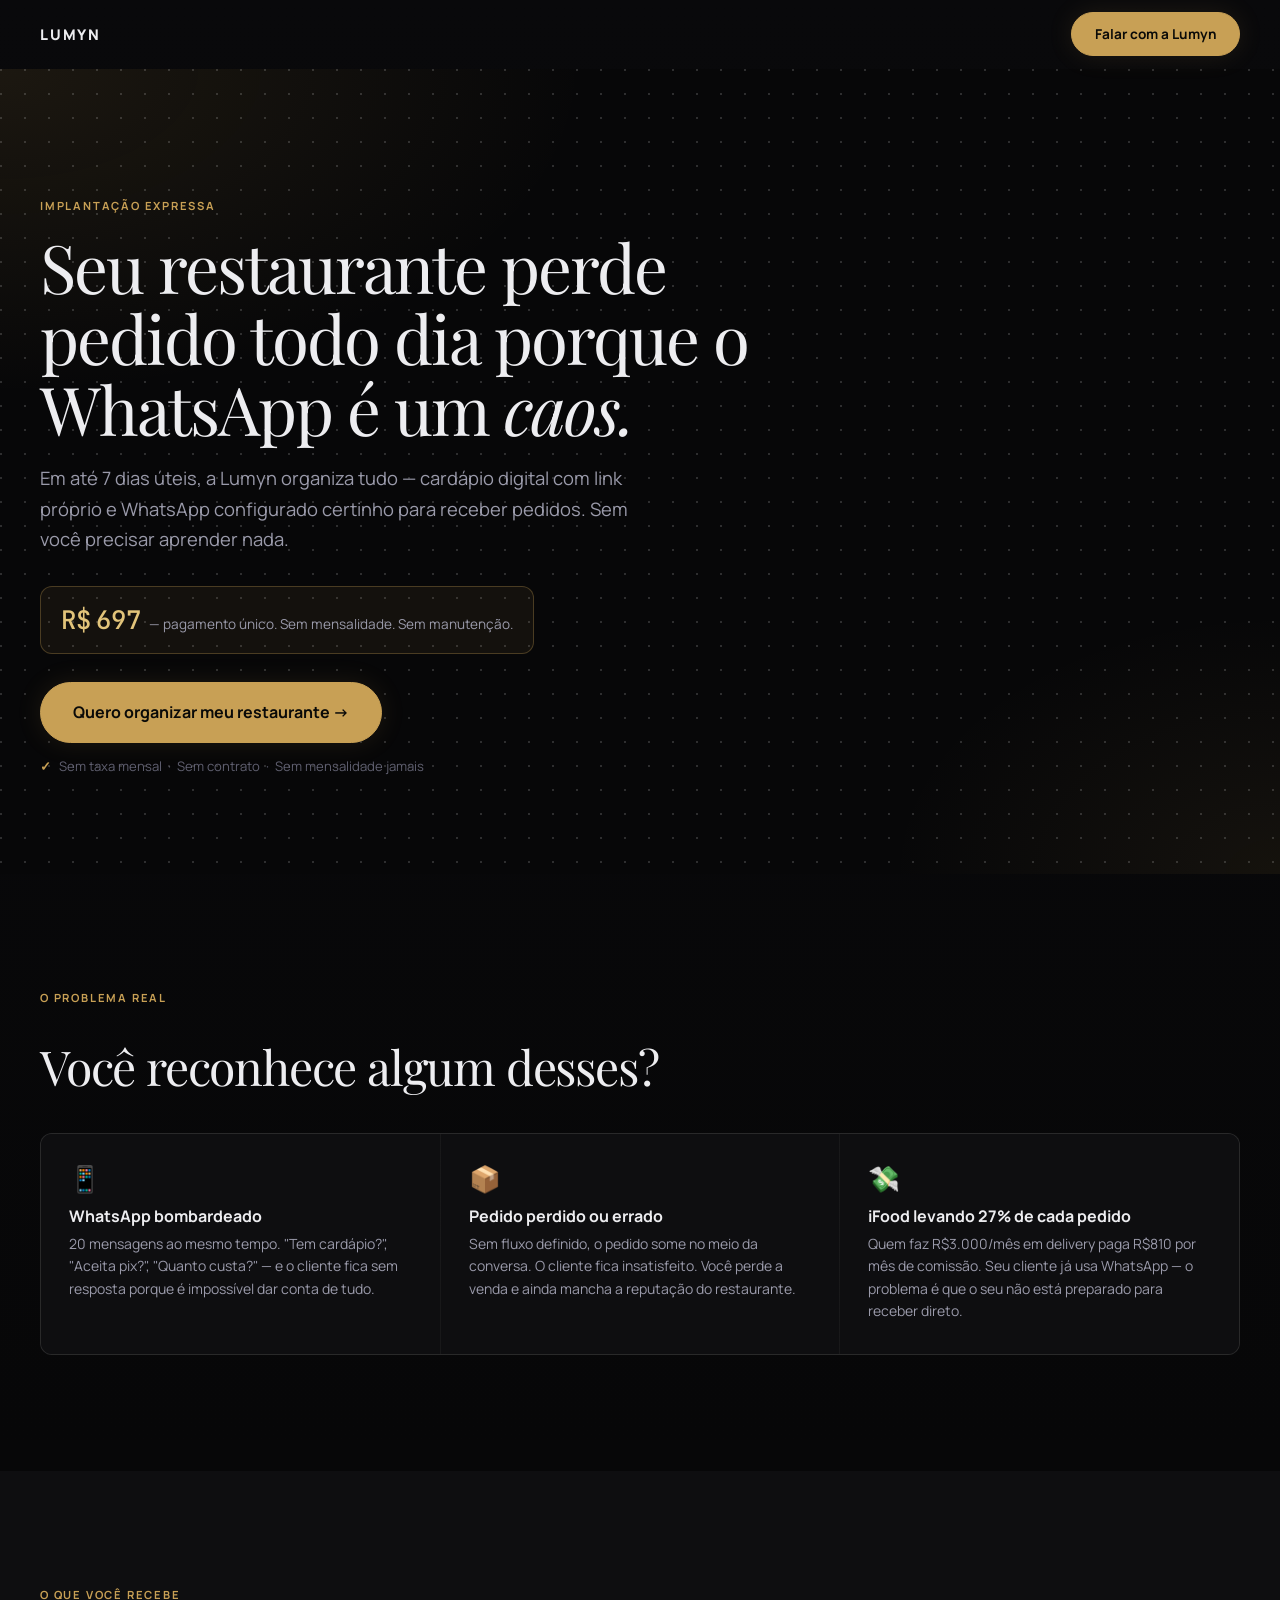
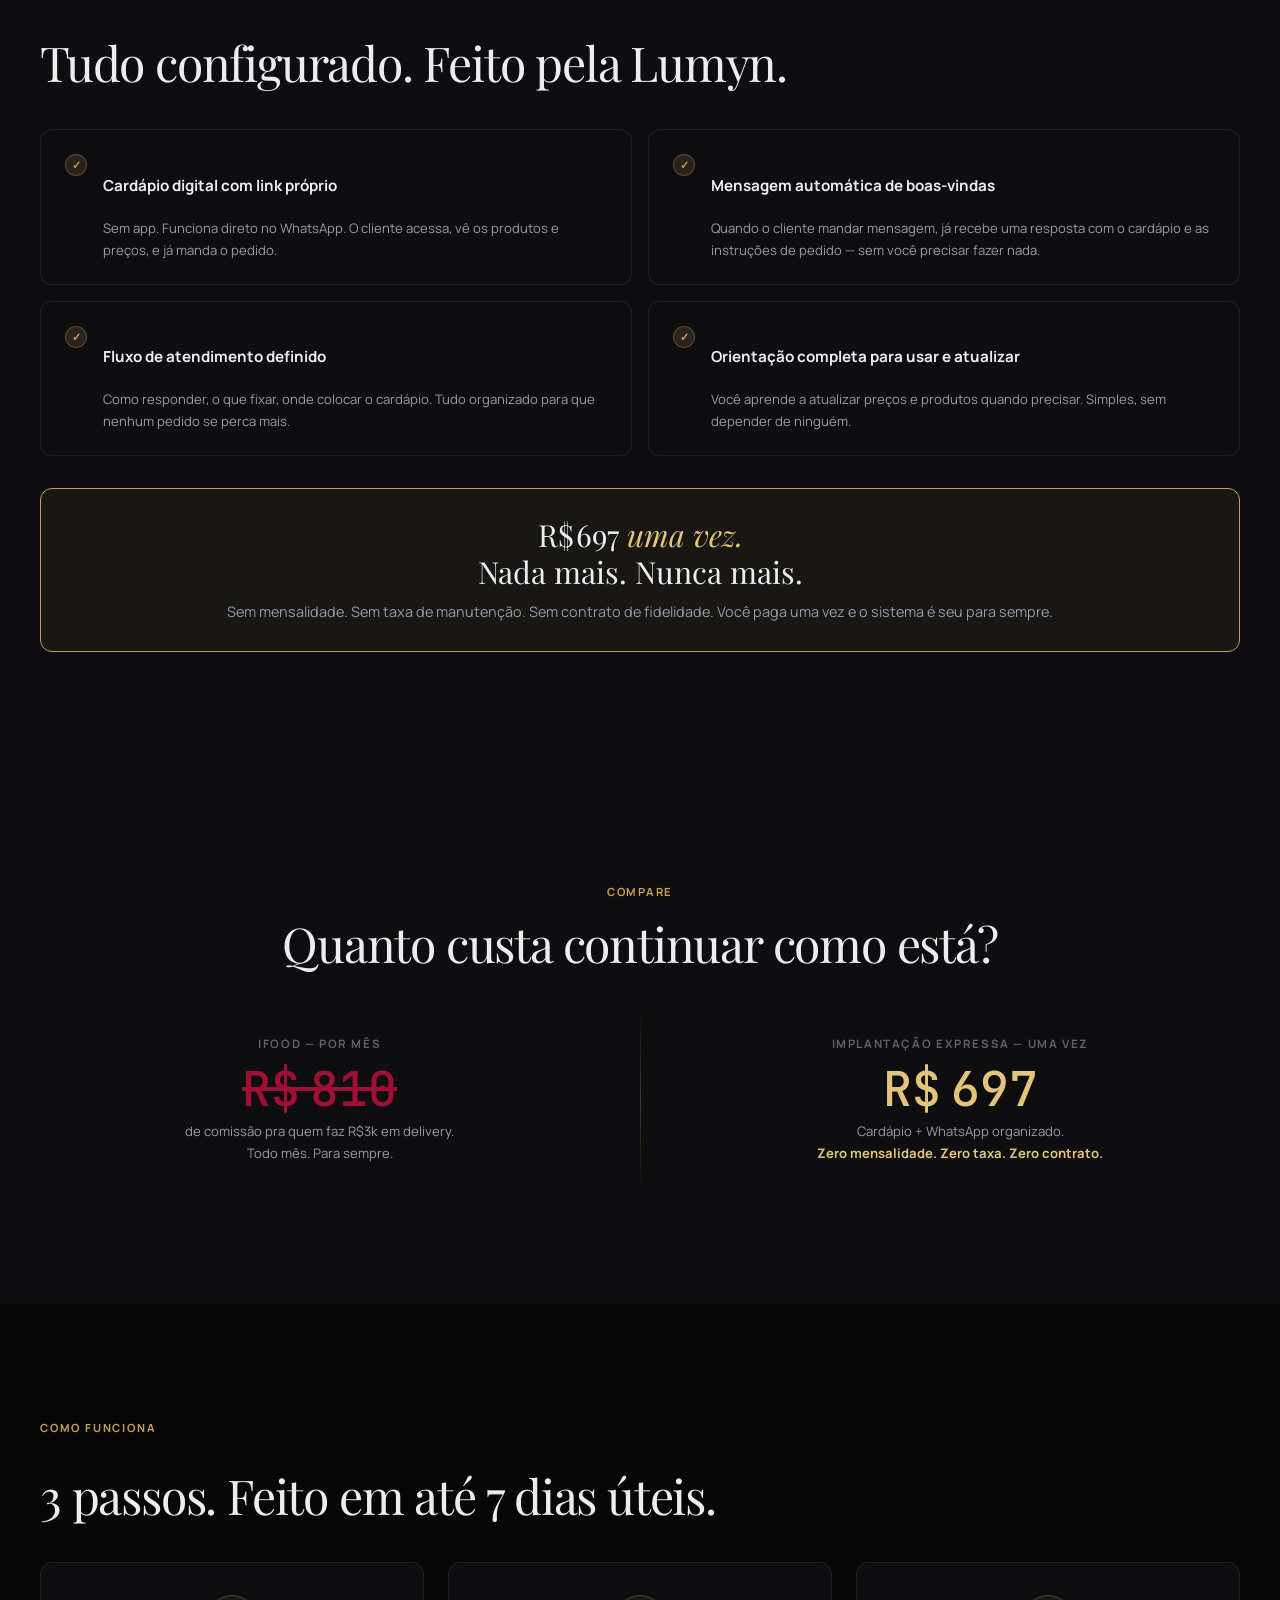
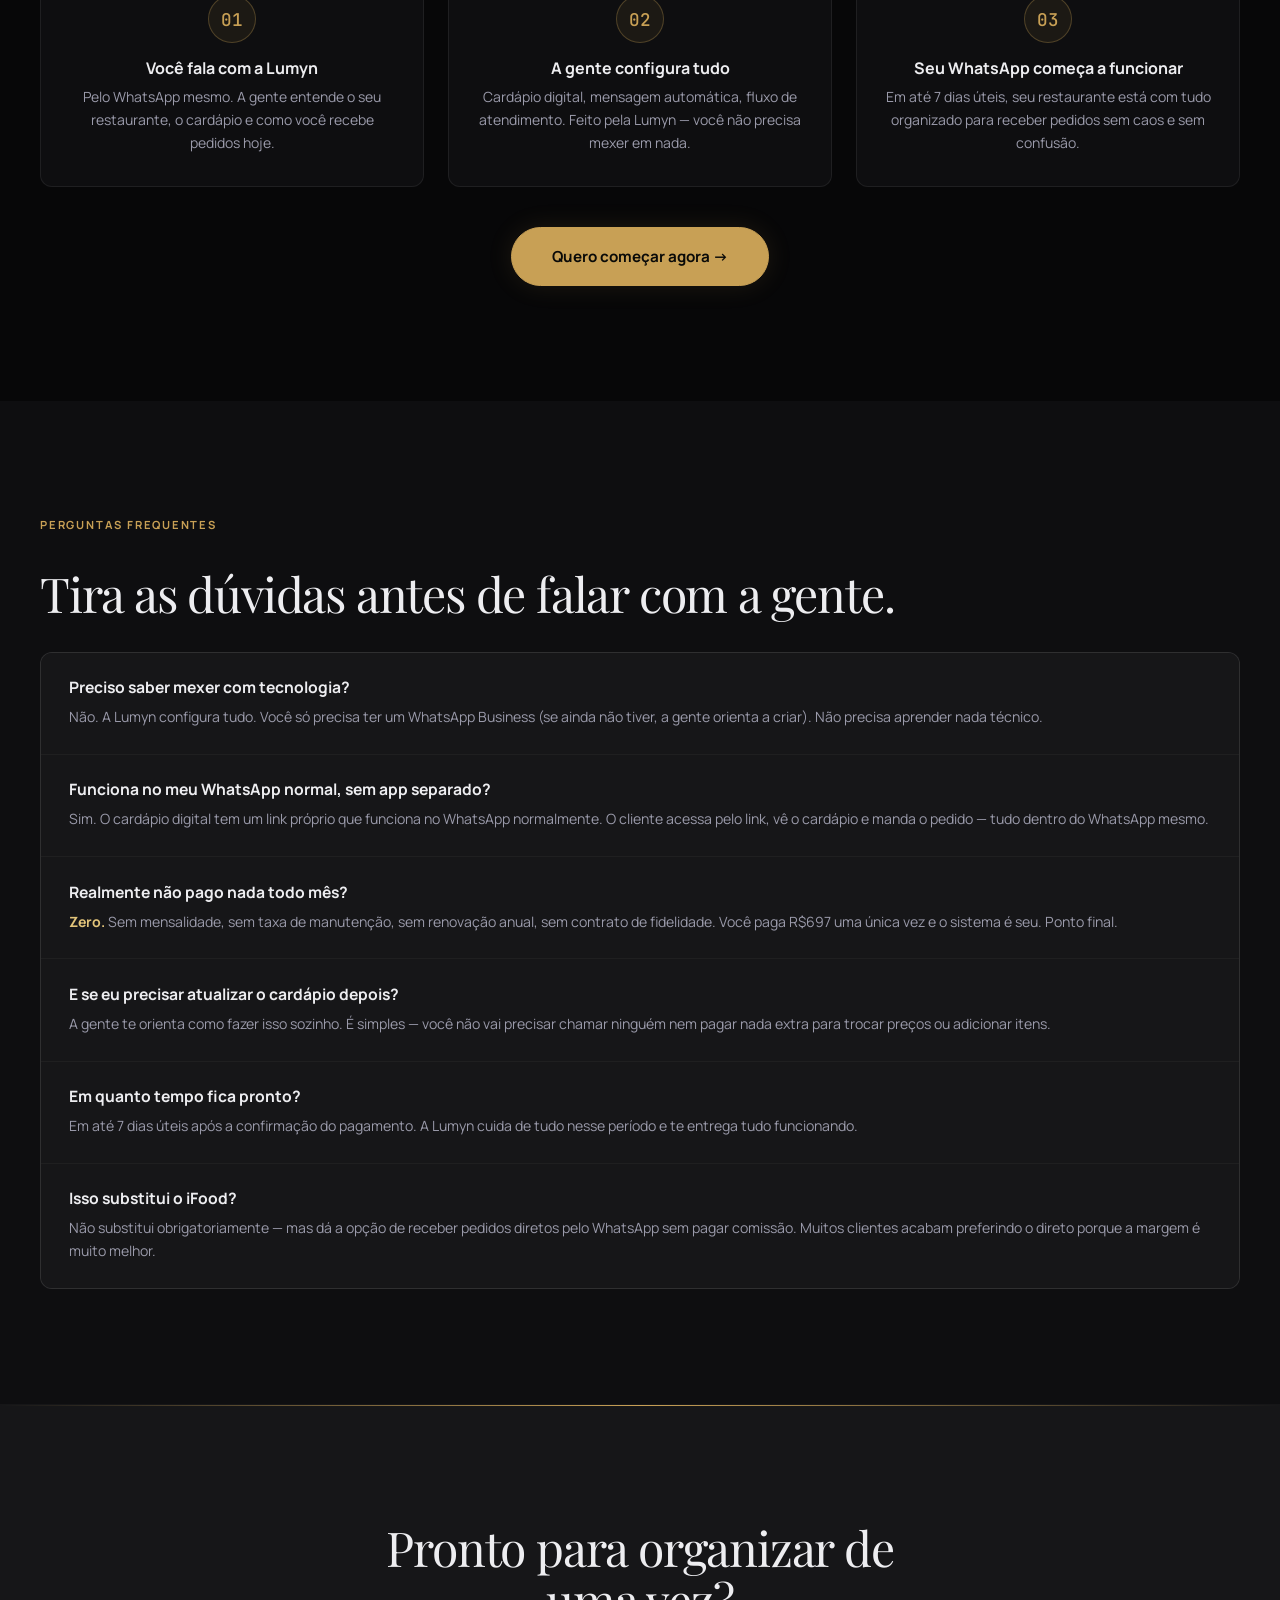
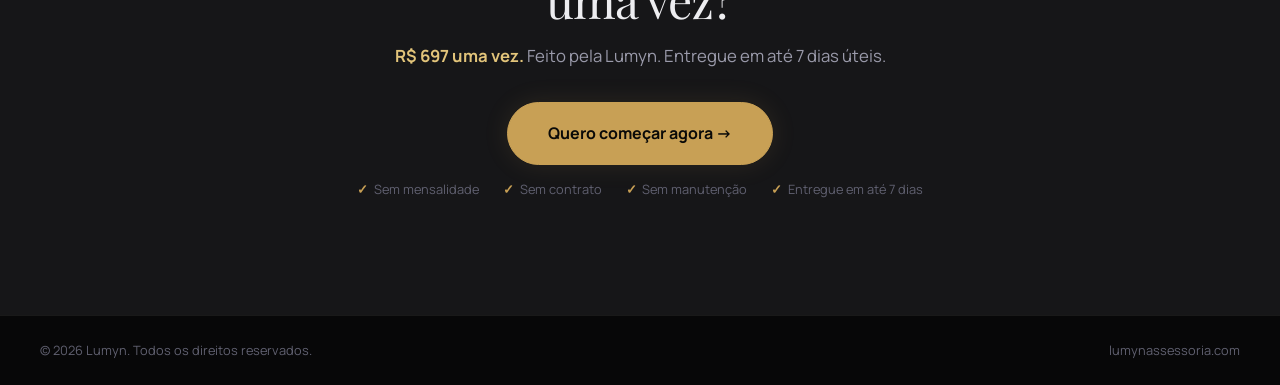
==== implantacao/index.html @ 5758c6d2 "add landing page implantacao — oferta R$697 cardapio + whatsapp Rota: /implantacao Landing de conver" ====
<!DOCTYPE html>
<html lang="pt-BR">
<head>
  <meta charset="UTF-8">
  <meta name="viewport" content="width=device-width, initial-scale=1.0">
  <title>Cardápio Digital + WhatsApp Organizado — Lumyn</title>
  <meta name="description" content="Cardápio digital com link próprio e WhatsApp organizado para receber pedidos. Implantado em até 7 dias. R$697 uma vez, sem mensalidade.">
  <meta name="robots" content="noindex,nofollow">
  <meta name="theme-color" content="#070708">

  <meta property="og:type" content="website">
  <meta property="og:title" content="Cardápio Digital + WhatsApp Organizado — Lumyn">
  <meta property="og:description" content="R$697 uma vez. Sem mensalidade. Implantado em até 7 dias úteis.">
  <meta property="og:locale" content="pt_BR">

  <link rel="icon" type="image/svg+xml" href="/assets/favicon.svg">
  <link rel="preconnect" href="https://fonts.googleapis.com">
  <link rel="preconnect" href="https://fonts.gstatic.com" crossorigin>
  <link href="https://fonts.googleapis.com/css2?family=Manrope:wght@400;500;600;700;800&family=Playfair+Display:ital,wght@0,400;0,500;1,400;1,500&family=JetBrains+Mono:wght@400;500&display=swap" rel="stylesheet">
  <link rel="stylesheet" href="../styles.css">

  <style>
    /* ── Landing-specific overrides ── */

    .lp-header {
      position: sticky;
      top: 0;
      z-index: 50;
      border-bottom: 1px solid transparent;
      transition: backdrop-filter 0.3s ease, background-color 0.3s ease, border-color 0.3s ease;
    }

    .lp-header.scrolled {
      backdrop-filter: blur(16px);
      background: rgba(7, 7, 8, 0.9);
      border-color: var(--border-subtle);
    }

    .lp-header-inner {
      min-height: 68px;
      display: flex;
      align-items: center;
      justify-content: space-between;
      gap: 1rem;
    }

    /* ── Hero ── */

    .lp-hero {
      position: relative;
      padding: clamp(5rem, 10vw, 8rem) 0 clamp(4rem, 8vw, 6rem);
      background:
        radial-gradient(ellipse 900px 500px at 0% 0%, rgba(200, 160, 85, 0.11), transparent 65%),
        radial-gradient(ellipse 600px 400px at 100% 100%, rgba(200, 160, 85, 0.07), transparent 65%),
        #070708;
      isolation: isolate;
    }

    .lp-hero::before {
      content: "";
      position: absolute;
      inset: 0;
      pointer-events: none;
      background-image: url("data:image/svg+xml,%3Csvg xmlns='http://www.w3.org/2000/svg' width='24' height='24' viewBox='0 0 24 24'%3E%3Ccircle cx='1' cy='1' r='1' fill='rgba(255,255,255,0.6)'/%3E%3C/svg%3E");
      background-size: 24px 24px;
      opacity: 0.35;
      z-index: -1;
    }

    .lp-hero-inner {
      max-width: 760px;
    }

    .lp-hero h1 {
      margin-top: 0.75rem;
      font-size: clamp(2.4rem, 6vw, 4.2rem);
    }

    .lp-hero-sub {
      margin-top: 1.25rem;
      font-size: clamp(1rem, 2.2vw, 1.15rem);
      color: var(--text-secondary);
      max-width: 55ch;
    }

    .lp-price-badge {
      display: inline-flex;
      align-items: baseline;
      gap: 0.5rem;
      margin-top: 2rem;
      padding: 0.75rem 1.25rem;
      border: 1px solid var(--border-gold);
      border-radius: var(--radius-card);
      background: rgba(200, 160, 85, 0.07);
    }

    .lp-price-badge strong {
      font-family: "JetBrains Mono", monospace;
      font-size: 1.6rem;
      color: var(--gold-bright);
      font-weight: 500;
    }

    .lp-price-badge span {
      font-size: 0.85rem;
      color: var(--text-secondary);
    }

    .lp-hero-cta {
      margin-top: 1.75rem;
      display: flex;
      flex-direction: column;
      align-items: flex-start;
      gap: 0.85rem;
    }

    .lp-hero-cta .btn {
      padding: 1rem 2rem;
      font-size: 1rem;
    }

    .lp-zero-fee {
      display: flex;
      align-items: center;
      gap: 0.5rem;
      font-size: 0.82rem;
      color: var(--text-muted);
    }

    .lp-zero-fee::before {
      content: "✓";
      color: var(--gold);
      font-weight: 700;
    }

    /* ── Dores ── */

    .lp-pain-grid {
      margin-top: 2.5rem;
      display: grid;
      grid-template-columns: repeat(3, minmax(0, 1fr));
      gap: 1px;
      background: var(--border-subtle);
      border: 1px solid var(--border-subtle);
      border-radius: var(--radius-card);
      overflow: hidden;
    }

    .lp-pain-item {
      background: var(--bg-surface);
      padding: 2rem 1.75rem;
      transition: background-color 0.25s ease;
    }

    .lp-pain-item:hover {
      background: var(--bg-elevated);
    }

    .lp-pain-icon {
      font-size: 1.6rem;
      line-height: 1;
      margin-bottom: 1rem;
    }

    .lp-pain-item h3 {
      font-size: 1rem;
      font-weight: 700;
      color: var(--text-primary);
    }

    .lp-pain-item p {
      margin-top: 0.4rem;
      font-size: 0.875rem;
      color: var(--text-secondary);
      line-height: 1.6;
    }

    /* ── O que você recebe ── */

    .lp-deliverables {
      margin-top: 2.5rem;
      display: grid;
      grid-template-columns: 1fr 1fr;
      gap: 1rem;
    }

    .lp-deliverable-item {
      display: flex;
      gap: 1rem;
      align-items: flex-start;
      padding: 1.4rem 1.5rem;
      border: 1px solid var(--border-subtle);
      border-radius: var(--radius-card);
      background: var(--bg-surface);
      transition: border-color 0.25s ease;
    }

    .lp-deliverable-item:hover {
      border-color: var(--border-gold);
    }

    .lp-deliverable-check {
      flex-shrink: 0;
      width: 22px;
      height: 22px;
      border-radius: 50%;
      background: rgba(200, 160, 85, 0.15);
      border: 1px solid var(--border-gold);
      display: flex;
      align-items: center;
      justify-content: center;
      font-size: 0.7rem;
      color: var(--gold);
      font-weight: 700;
      margin-top: 2px;
    }

    .lp-deliverable-text h4 {
      font-size: 0.95rem;
      font-weight: 700;
      color: var(--text-primary);
    }

    .lp-deliverable-text p {
      margin-top: 0.25rem;
      font-size: 0.82rem;
      color: var(--text-secondary);
    }

    /* ── Destaque zero mensalidade ── */

    .lp-zero-monthly {
      margin-top: 2rem;
      padding: 1.75rem 2rem;
      border: 1px solid var(--gold);
      border-radius: var(--radius-card);
      background: rgba(200, 160, 85, 0.06);
      text-align: center;
    }

    .lp-zero-monthly h3 {
      font-family: "Playfair Display", serif;
      font-weight: 400;
      font-size: clamp(1.4rem, 3vw, 1.9rem);
      color: var(--text-primary);
    }

    .lp-zero-monthly h3 em {
      font-style: italic;
      color: var(--gold-bright);
    }

    .lp-zero-monthly p {
      margin-top: 0.6rem;
      font-size: 0.9rem;
      color: var(--text-secondary);
    }

    /* ── Âncora de preço ── */

    .lp-anchor-section {
      background: var(--bg-surface);
    }

    .lp-anchor-grid {
      margin-top: 2.5rem;
      display: grid;
      grid-template-columns: 1fr 1px 1fr;
      gap: 2.5rem;
      align-items: center;
    }

    .lp-anchor-divider {
      width: 1px;
      height: 100%;
      background: linear-gradient(180deg, transparent, var(--border-gold), transparent);
    }

    .lp-anchor-side {
      text-align: center;
      padding: 1.5rem;
    }

    .lp-anchor-label {
      font-size: 0.72rem;
      font-weight: 700;
      letter-spacing: 0.14em;
      text-transform: uppercase;
      color: var(--text-muted);
      margin-bottom: 0.75rem;
    }

    .lp-anchor-value {
      font-family: "JetBrains Mono", monospace;
      font-size: clamp(2rem, 5vw, 3rem);
      font-weight: 500;
      line-height: 1;
    }

    .lp-anchor-value.bad {
      color: #d14;
      text-decoration: line-through;
      opacity: 0.7;
    }

    .lp-anchor-value.good {
      color: var(--gold-bright);
    }

    .lp-anchor-sub {
      margin-top: 0.5rem;
      font-size: 0.82rem;
      color: var(--text-secondary);
    }

    /* ── Como funciona ── */

    .lp-steps {
      margin-top: 2.5rem;
      display: grid;
      grid-template-columns: repeat(3, minmax(0, 1fr));
      gap: 1.5rem;
      position: relative;
    }

    .lp-step {
      position: relative;
      text-align: center;
      padding: 2rem 1.5rem;
      border: 1px solid var(--border-subtle);
      border-radius: var(--radius-card);
      background: var(--bg-surface);
    }

    .lp-step-number {
      display: inline-flex;
      align-items: center;
      justify-content: center;
      width: 48px;
      height: 48px;
      border-radius: 50%;
      border: 1px solid var(--border-gold);
      background: rgba(200, 160, 85, 0.08);
      font-family: "JetBrains Mono", monospace;
      font-size: 1.1rem;
      color: var(--gold);
      font-weight: 500;
      margin-bottom: 1rem;
    }

    .lp-step h3 {
      font-size: 1rem;
      font-weight: 700;
    }

    .lp-step p {
      margin-top: 0.4rem;
      font-size: 0.875rem;
      color: var(--text-secondary);
    }

    /* ── FAQ ── */

    .lp-faq-section {
      background: var(--bg-surface);
    }

    .lp-faq-list {
      margin-top: 2rem;
      display: grid;
      gap: 1px;
      background: var(--border-subtle);
      border: 1px solid var(--border-subtle);
      border-radius: var(--radius-card);
      overflow: hidden;
    }

    .lp-faq-item {
      background: var(--bg-elevated);
      padding: 1.6rem 1.75rem;
    }

    .lp-faq-item h3 {
      font-size: 0.98rem;
      font-weight: 700;
      color: var(--text-primary);
    }

    .lp-faq-item p {
      margin-top: 0.5rem;
      font-size: 0.88rem;
      color: var(--text-secondary);
      line-height: 1.65;
    }

    .lp-faq-item p strong {
      color: var(--gold-bright);
    }

    /* ── CTA Final ── */

    .lp-cta-final {
      text-align: center;
      padding: clamp(5rem, 9vw, 8rem) 0;
      background: var(--bg-elevated);
      border-top: 1px solid transparent;
      position: relative;
    }

    .lp-cta-final::before {
      content: "";
      position: absolute;
      top: 0;
      left: 0;
      right: 0;
      height: 1px;
      background: linear-gradient(90deg, transparent, var(--gold), transparent);
    }

    .lp-cta-final h2 {
      max-width: 18ch;
      margin-inline: auto;
    }

    .lp-cta-final .lp-cta-sub {
      margin-top: 1rem;
      font-size: 1.05rem;
      color: var(--text-secondary);
    }

    .lp-cta-final .lp-cta-sub strong {
      color: var(--gold-bright);
    }

    .lp-cta-actions {
      margin-top: 2rem;
      display: flex;
      flex-direction: column;
      align-items: center;
      gap: 0.85rem;
    }

    .lp-cta-actions .btn {
      padding: 1.1rem 2.5rem;
      font-size: 1rem;
    }

    .lp-cta-guarantee {
      display: flex;
      align-items: center;
      justify-content: center;
      gap: 1.5rem;
      flex-wrap: wrap;
    }

    .lp-guarantee-item {
      display: flex;
      align-items: center;
      gap: 0.35rem;
      font-size: 0.8rem;
      color: var(--text-muted);
    }

    .lp-guarantee-item::before {
      content: "✓";
      color: var(--gold);
      font-weight: 700;
    }

    /* ── Footer mínimo ── */

    .lp-footer {
      border-top: 1px solid var(--border-subtle);
      padding: 1.5rem 0;
      background: var(--bg-canvas);
    }

    .lp-footer-inner {
      display: flex;
      align-items: center;
      justify-content: space-between;
      gap: 1rem;
    }

    .lp-footer p {
      font-size: 0.8rem;
      color: var(--text-muted);
    }

    .lp-footer a {
      font-size: 0.8rem;
      color: var(--text-muted);
      text-decoration: none;
      transition: color 0.2s ease;
    }

    .lp-footer a:hover {
      color: var(--text-secondary);
    }

    /* ── Responsivo ── */

    @media (max-width: 860px) {
      .lp-pain-grid {
        grid-template-columns: 1fr;
      }

      .lp-deliverables {
        grid-template-columns: 1fr;
      }

      .lp-anchor-grid {
        grid-template-columns: 1fr;
        gap: 1rem;
      }

      .lp-anchor-divider {
        display: none;
      }

      .lp-steps {
        grid-template-columns: 1fr;
      }

      .lp-cta-guarantee {
        flex-direction: column;
        gap: 0.5rem;
      }

      .lp-footer-inner {
        flex-direction: column;
        text-align: center;
      }
    }

    @media (max-width: 620px) {
      .lp-hero-cta .btn {
        width: 100%;
        justify-content: center;
      }

      .lp-zero-monthly {
        padding: 1.5rem 1.25rem;
      }

      .lp-cta-actions .btn {
        width: 100%;
      }
    }
  </style>
</head>
<body>

  <!-- Header mínimo -->
  <header class="lp-header" id="lp-header">
    <div class="container lp-header-inner">
      <a class="brand" href="https://lumynassessoria.com" aria-label="Lumyn">LUMYN</a>
      <a
        class="btn btn-primary btn-header"
        data-whatsapp="Olá, Lumyn! Vi o anúncio da Implantação Expressa e quero organizar o WhatsApp e o cardápio do meu restaurante."
        data-track="click_whatsapp"
        data-track-location="header_lp">
        Falar com a Lumyn
      </a>
    </div>
  </header>

  <main>

    <!-- Hero -->
    <section class="lp-hero">
      <div class="container">
        <div class="lp-hero-inner">
          <p class="eyebrow">IMPLANTAÇÃO EXPRESSA</p>
          <h1>Seu restaurante perde pedido todo dia porque o WhatsApp é um <span>caos.</span></h1>
          <p class="lp-hero-sub">
            Em até 7 dias úteis, a Lumyn organiza tudo — cardápio digital com link próprio e WhatsApp configurado certinho para receber pedidos. Sem você precisar aprender nada.
          </p>

          <div class="lp-price-badge">
            <strong>R$&thinsp;697</strong>
            <span>— pagamento único. Sem mensalidade. Sem manutenção.</span>
          </div>

          <div class="lp-hero-cta">
            <a
              class="btn btn-primary"
              data-whatsapp="Olá, Lumyn! Vi o anúncio da Implantação Expressa e quero organizar o WhatsApp e o cardápio do meu restaurante."
              data-track="click_whatsapp"
              data-track-location="hero_lp">
              Quero organizar meu restaurante →
            </a>
            <p class="lp-zero-fee">Sem taxa mensal &nbsp;·&nbsp; Sem contrato &nbsp;·&nbsp; Sem mensalidade jamais</p>
          </div>
        </div>
      </div>
    </section>

    <!-- Dores -->
    <section class="section" id="problema">
      <div class="container">
        <div class="section-head">
          <p class="eyebrow">O PROBLEMA REAL</p>
          <h2>Você reconhece algum desses?</h2>
        </div>

        <div class="lp-pain-grid">
          <article class="lp-pain-item card">
            <div class="lp-pain-icon">📱</div>
            <h3>WhatsApp bombardeado</h3>
            <p>20 mensagens ao mesmo tempo. "Tem cardápio?", "Aceita pix?", "Quanto custa?" — e o cliente fica sem resposta porque é impossível dar conta de tudo.</p>
          </article>

          <article class="lp-pain-item card">
            <div class="lp-pain-icon">📦</div>
            <h3>Pedido perdido ou errado</h3>
            <p>Sem fluxo definido, o pedido some no meio da conversa. O cliente fica insatisfeito. Você perde a venda e ainda mancha a reputação do restaurante.</p>
          </article>

          <article class="lp-pain-item card">
            <div class="lp-pain-icon">💸</div>
            <h3>iFood levando 27% de cada pedido</h3>
            <p>Quem faz R$3.000/mês em delivery paga R$810 por mês de comissão. Seu cliente já usa WhatsApp — o problema é que o seu não está preparado para receber direto.</p>
          </article>
        </div>
      </div>
    </section>

    <!-- O que você recebe -->
    <section class="section" style="background: var(--bg-surface);" id="entrega">
      <div class="container">
        <div class="section-head">
          <p class="eyebrow">O QUE VOCÊ RECEBE</p>
          <h2>Tudo configurado. Feito pela Lumyn.</h2>
        </div>

        <div class="lp-deliverables">
          <article class="lp-deliverable-item card">
            <div class="lp-deliverable-check">✓</div>
            <div class="lp-deliverable-text">
              <h4>Cardápio digital com link próprio</h4>
              <p>Sem app. Funciona direto no WhatsApp. O cliente acessa, vê os produtos e preços, e já manda o pedido.</p>
            </div>
          </article>

          <article class="lp-deliverable-item card">
            <div class="lp-deliverable-check">✓</div>
            <div class="lp-deliverable-text">
              <h4>Mensagem automática de boas-vindas</h4>
              <p>Quando o cliente mandar mensagem, já recebe uma resposta com o cardápio e as instruções de pedido — sem você precisar fazer nada.</p>
            </div>
          </article>

          <article class="lp-deliverable-item card">
            <div class="lp-deliverable-check">✓</div>
            <div class="lp-deliverable-text">
              <h4>Fluxo de atendimento definido</h4>
              <p>Como responder, o que fixar, onde colocar o cardápio. Tudo organizado para que nenhum pedido se perca mais.</p>
            </div>
          </article>

          <article class="lp-deliverable-item card">
            <div class="lp-deliverable-check">✓</div>
            <div class="lp-deliverable-text">
              <h4>Orientação completa para usar e atualizar</h4>
              <p>Você aprende a atualizar preços e produtos quando precisar. Simples, sem depender de ninguém.</p>
            </div>
          </article>
        </div>

        <div class="lp-zero-monthly">
          <h3>R$&thinsp;697 <em>uma vez.</em><br>Nada mais. Nunca mais.</h3>
          <p>Sem mensalidade. Sem taxa de manutenção. Sem contrato de fidelidade. Você paga uma vez e o sistema é seu para sempre.</p>
        </div>
      </div>
    </section>

    <!-- Âncora de preço -->
    <section class="section lp-anchor-section" id="preco">
      <div class="container">
        <div class="section-head" style="text-align: center; display: block;">
          <p class="eyebrow" style="text-align: center;">COMPARE</p>
          <h2>Quanto custa continuar como está?</h2>
        </div>

        <div class="lp-anchor-grid">
          <div class="lp-anchor-side card">
            <p class="lp-anchor-label">iFood — por mês</p>
            <p class="lp-anchor-value bad">R$&thinsp;810</p>
            <p class="lp-anchor-sub">de comissão pra quem faz R$3k em delivery.<br>Todo mês. Para sempre.</p>
          </div>

          <div class="lp-anchor-divider"></div>

          <div class="lp-anchor-side card">
            <p class="lp-anchor-label">Implantação Expressa — uma vez</p>
            <p class="lp-anchor-value good">R$&thinsp;697</p>
            <p class="lp-anchor-sub">Cardápio + WhatsApp organizado.<br><strong style="color: var(--gold-bright);">Zero mensalidade. Zero taxa. Zero contrato.</strong></p>
          </div>
        </div>
      </div>
    </section>

    <!-- Como funciona -->
    <section class="section" id="como-funciona">
      <div class="container">
        <div class="section-head">
          <p class="eyebrow">COMO FUNCIONA</p>
          <h2>3 passos. Feito em até 7 dias úteis.</h2>
        </div>

        <div class="lp-steps">
          <article class="lp-step card">
            <div class="lp-step-number">01</div>
            <h3>Você fala com a Lumyn</h3>
            <p>Pelo WhatsApp mesmo. A gente entende o seu restaurante, o cardápio e como você recebe pedidos hoje.</p>
          </article>

          <article class="lp-step card">
            <div class="lp-step-number">02</div>
            <h3>A gente configura tudo</h3>
            <p>Cardápio digital, mensagem automática, fluxo de atendimento. Feito pela Lumyn — você não precisa mexer em nada.</p>
          </article>

          <article class="lp-step card">
            <div class="lp-step-number">03</div>
            <h3>Seu WhatsApp começa a funcionar</h3>
            <p>Em até 7 dias úteis, seu restaurante está com tudo organizado para receber pedidos sem caos e sem confusão.</p>
          </article>
        </div>

        <div style="margin-top: 2.5rem; text-align: center;">
          <a
            class="btn btn-primary btn-large"
            data-whatsapp="Olá, Lumyn! Vi o anúncio da Implantação Expressa e quero organizar o WhatsApp e o cardápio do meu restaurante."
            data-track="click_whatsapp"
            data-track-location="steps_lp">
            Quero começar agora →
          </a>
        </div>
      </div>
    </section>

    <!-- FAQ -->
    <section class="section lp-faq-section" id="faq">
      <div class="container">
        <div class="section-head">
          <p class="eyebrow">PERGUNTAS FREQUENTES</p>
          <h2>Tira as dúvidas antes de falar com a gente.</h2>
        </div>

        <div class="lp-faq-list">
          <article class="lp-faq-item">
            <h3>Preciso saber mexer com tecnologia?</h3>
            <p>Não. A Lumyn configura tudo. Você só precisa ter um WhatsApp Business (se ainda não tiver, a gente orienta a criar). Não precisa aprender nada técnico.</p>
          </article>

          <article class="lp-faq-item">
            <h3>Funciona no meu WhatsApp normal, sem app separado?</h3>
            <p>Sim. O cardápio digital tem um link próprio que funciona no WhatsApp normalmente. O cliente acessa pelo link, vê o cardápio e manda o pedido — tudo dentro do WhatsApp mesmo.</p>
          </article>

          <article class="lp-faq-item">
            <h3>Realmente não pago nada todo mês?</h3>
            <p><strong>Zero.</strong> Sem mensalidade, sem taxa de manutenção, sem renovação anual, sem contrato de fidelidade. Você paga R$697 uma única vez e o sistema é seu. Ponto final.</p>
          </article>

          <article class="lp-faq-item">
            <h3>E se eu precisar atualizar o cardápio depois?</h3>
            <p>A gente te orienta como fazer isso sozinho. É simples — você não vai precisar chamar ninguém nem pagar nada extra para trocar preços ou adicionar itens.</p>
          </article>

          <article class="lp-faq-item">
            <h3>Em quanto tempo fica pronto?</h3>
            <p>Em até 7 dias úteis após a confirmação do pagamento. A Lumyn cuida de tudo nesse período e te entrega tudo funcionando.</p>
          </article>

          <article class="lp-faq-item">
            <h3>Isso substitui o iFood?</h3>
            <p>Não substitui obrigatoriamente — mas dá a opção de receber pedidos diretos pelo WhatsApp sem pagar comissão. Muitos clientes acabam preferindo o direto porque a margem é muito melhor.</p>
          </article>
        </div>
      </div>
    </section>

    <!-- CTA Final -->
    <section class="lp-cta-final" id="contato">
      <div class="container">
        <h2>Pronto para organizar de uma vez?</h2>
        <p class="lp-cta-sub">
          <strong>R$&thinsp;697 uma vez.</strong> Feito pela Lumyn. Entregue em até 7 dias úteis.
        </p>

        <div class="lp-cta-actions">
          <a
            class="btn btn-primary"
            data-whatsapp="Olá, Lumyn! Vi o anúncio da Implantação Expressa e quero organizar o WhatsApp e o cardápio do meu restaurante."
            data-track="click_whatsapp"
            data-track-location="cta_final_lp">
            Quero começar agora →
          </a>

          <div class="lp-cta-guarantee">
            <span class="lp-guarantee-item">Sem mensalidade</span>
            <span class="lp-guarantee-item">Sem contrato</span>
            <span class="lp-guarantee-item">Sem manutenção</span>
            <span class="lp-guarantee-item">Entregue em até 7 dias</span>
          </div>
        </div>
      </div>
    </section>

  </main>

  <!-- Footer mínimo -->
  <footer class="lp-footer">
    <div class="container lp-footer-inner">
      <p>© <span id="year"></span> Lumyn. Todos os direitos reservados.</p>
      <a href="https://lumynassessoria.com">lumynassessoria.com</a>
    </div>
  </footer>

  <script src="../config.js"></script>
  <script src="../site.js"></script>
  <script>
    // Header scroll
    const header = document.getElementById("lp-header");
    window.addEventListener("scroll", () => {
      header.classList.toggle("scrolled", window.scrollY > 50);
    }, { passive: true });

    // Footer year
    const yearEl = document.getElementById("year");
    if (yearEl) yearEl.textContent = String(new Date().getFullYear());

    // Reveal on scroll
    const revealEls = document.querySelectorAll(".card, .section-head, .lp-hero-inner, .lp-zero-monthly, .lp-anchor-grid, .lp-faq-item, .lp-cta-final h2, .lp-cta-final .lp-cta-sub, .lp-cta-actions");
    revealEls.forEach(el => el.classList.add("reveal"));

    const observer = new IntersectionObserver((entries, obs) => {
      entries.forEach(entry => {
        if (!entry.isIntersecting) return;
        entry.target.classList.add("is-visible");
        obs.unobserve(entry.target);
      });
    }, { threshold: 0.12, rootMargin: "0px 0px -6% 0px" });

    revealEls.forEach(el => observer.observe(el));
  </script>

</body>
</html>
---- styles.css ----
:root {
  --bg-canvas: #070708;
  --bg-surface: #0e0e10;
  --bg-elevated: #161618;
  --bg-overlay: #1e1e22;
  --gold: #c8a055;
  --gold-bright: #e2c47a;
  --gold-muted: rgba(200, 160, 85, 0.45);
  --gold-glow: rgba(200, 160, 85, 0.12);
  --text-primary: #ededf0;
  --text-secondary: #9a9aaa;
  --text-muted: #606070;
  --border-subtle: rgba(255, 255, 255, 0.07);
  --border-medium: rgba(255, 255, 255, 0.12);
  --border-gold: rgba(200, 160, 85, 0.3);
  --cta-text: #0a0a08;
  --container: 1200px;
  --radius-card: 12px;
  --radius-btn: 9999px;
}

*,
*::before,
*::after {
  box-sizing: border-box;
}

html {
  scroll-behavior: smooth;
}

body {
  margin: 0;
  min-height: 100vh;
  font-family: "Manrope", sans-serif;
  background: linear-gradient(180deg, #09090b 0%, #070708 28%);
  color: var(--text-primary);
  line-height: 1.65;
  overflow-x: hidden;
  -webkit-font-smoothing: antialiased;
  text-rendering: optimizeLegibility;
}

a {
  color: inherit;
}

a:focus-visible {
  outline: 2px solid var(--gold);
  outline-offset: 2px;
}

.container {
  width: min(100% - 2.5rem, var(--container));
  margin-inline: auto;
}

.section {
  padding: clamp(5rem, 9vw, 8rem) 0;
}

.site-header {
  position: sticky;
  top: 0;
  z-index: 50;
  transition: backdrop-filter 0.3s ease, background-color 0.3s ease, border-color 0.3s ease;
  border-bottom: 1px solid transparent;
}

.site-header.scrolled {
  backdrop-filter: blur(16px);
  background: rgba(7, 7, 8, 0.88);
  border-color: var(--border-subtle);
}

.header-inner {
  min-height: 78px;
  display: flex;
  align-items: center;
  justify-content: space-between;
  gap: 1rem;
}

.brand {
  text-decoration: none;
  font-size: 0.92rem;
  font-weight: 800;
  letter-spacing: 0.12em;
  color: var(--text-primary);
}

.site-nav {
  display: none;
  align-items: center;
  gap: 1.45rem;
}

.site-nav a {
  text-decoration: none;
  font-size: 0.875rem;
  font-weight: 500;
  color: var(--text-secondary);
  transition: color 0.2s ease;
}

.site-nav a:hover {
  color: var(--text-primary);
}

.btn {
  display: inline-flex;
  justify-content: center;
  align-items: center;
  text-decoration: none;
  border-radius: var(--radius-btn);
  border: 1px solid transparent;
  cursor: pointer;
  font-family: "Manrope", sans-serif;
  font-weight: 700;
  transition: transform 0.22s ease, border-color 0.22s ease, box-shadow 0.22s ease, background-color 0.22s ease;
}

.btn:hover {
  transform: translateY(-1px);
}

.btn:focus-visible {
  outline: 2px solid var(--gold);
  outline-offset: 2px;
}

.btn-primary {
  background: var(--gold);
  color: var(--cta-text);
  border-color: var(--gold);
  box-shadow: 0 0 26px var(--gold-glow);
}

.btn-primary:hover {
  background: var(--gold-bright);
  border-color: var(--gold-bright);
}

.btn-outline {
  background: transparent;
  color: var(--text-primary);
  border-color: var(--border-medium);
}

.btn-outline:hover {
  border-color: var(--border-gold);
}

.btn-header {
  font-size: 0.85rem;
  padding: 0.6rem 1.4rem;
}

.btn-large {
  padding: 1rem 2.5rem;
  font-size: 0.95rem;
}

.eyebrow {
  margin: 0 0 1rem;
  font-size: 0.7rem;
  font-weight: 700;
  letter-spacing: 0.16em;
  text-transform: uppercase;
  color: var(--gold);
}

h1 {
  margin: 0;
  font-family: "Playfair Display", serif;
  font-weight: 400;
  font-size: clamp(3rem, 7vw, 5.2rem);
  line-height: 1.05;
  letter-spacing: -0.03em;
}

h1 span {
  font-style: italic;
}

h2 {
  margin: 0;
  font-family: "Playfair Display", serif;
  font-weight: 400;
  font-size: clamp(2rem, 5vw, 3rem);
  line-height: 1.1;
  letter-spacing: -0.025em;
}

h3 {
  margin: 0;
  font-size: clamp(1rem, 2.5vw, 1.3rem);
  line-height: 1.2;
  font-weight: 700;
}

p {
  margin: 0;
}

.hero {
  position: relative;
  min-height: 100svh;
  display: flex;
  align-items: center;
  background:
    radial-gradient(ellipse 800px 500px at 5% 0%, rgba(200, 160, 85, 0.1), transparent 65%),
    radial-gradient(ellipse 600px 400px at 95% 100%, rgba(200, 160, 85, 0.06), transparent 65%),
    #070708;
  isolation: isolate;
}

.hero::before {
  content: "";
  position: absolute;
  inset: 0;
  pointer-events: none;
  background-image: url("data:image/svg+xml,%3Csvg xmlns='http://www.w3.org/2000/svg' width='24' height='24' viewBox='0 0 24 24'%3E%3Ccircle cx='1' cy='1' r='1' fill='rgba(255,255,255,0.6)'/%3E%3C/svg%3E");
  background-size: 24px 24px;
  opacity: 0.4;
  z-index: -1;
}

.hero-grid {
  width: 100%;
  display: grid;
  grid-template-columns: 1.3fr 0.7fr;
  align-items: center;
  gap: clamp(1.5rem, 4vw, 3rem);
}

.hero-subtitle {
  max-width: 52ch;
  color: var(--text-secondary);
  font-size: clamp(1rem, 2vw, 1.1rem);
}

.hero-actions {
  margin-top: 2rem;
  display: flex;
  align-items: center;
  gap: 1rem;
}

.hero-actions .btn {
  padding: 0.95rem 1.65rem;
  font-size: 0.93rem;
}

.dashboard-panel {
  border: 1px solid var(--border-gold);
  border-radius: 16px;
  background: var(--bg-elevated);
  padding: 1.75rem;
  box-shadow: 0 0 40px rgba(200, 160, 85, 0.12);
}

.panel-kicker {
  margin-bottom: 1.2rem;
  font-size: 0.65rem;
  letter-spacing: 0.15em;
  font-weight: 700;
  color: var(--gold);
}

.panel-metric + .panel-metric {
  margin-top: 1rem;
}

.metric-text {
  display: flex;
  justify-content: space-between;
  align-items: baseline;
  gap: 0.75rem;
}

.metric-text strong {
  font-family: "JetBrains Mono", monospace;
  font-size: 2rem;
  line-height: 1;
  color: var(--gold-bright);
  font-weight: 500;
}

.metric-text span {
  font-size: 0.8rem;
  color: var(--text-secondary);
  text-align: right;
}

.metric-progress {
  margin-top: 0.5rem;
  width: 100%;
  height: 4px;
  border-radius: 999px;
  background: rgba(255, 255, 255, 0.08);
  overflow: hidden;
}

.metric-progress-fill {
  display: block;
  width: 0;
  height: 100%;
  border-radius: inherit;
  background: linear-gradient(90deg, var(--gold), var(--gold-bright));
}

.dashboard-panel.bars-visible .metric-progress-fill {
  animation: grow 0.9s ease forwards;
  animation-delay: var(--delay, 0s);
}

.panel-footnote {
  margin-top: 1.2rem;
  padding-top: 1rem;
  border-top: 1px solid var(--border-subtle);
  font-size: 0.8rem;
  color: var(--text-muted);
}

@keyframes grow {
  from {
    width: 0;
  }

  to {
    width: var(--target);
  }
}

.section-head {
  display: grid;
  gap: 1rem;
}

.split-head {
  grid-template-columns: 55% 45%;
  align-items: end;
}

.section-lead {
  color: var(--text-secondary);
  max-width: 43ch;
}

.editorial-list {
  margin-top: 2.2rem;
}

.editorial-item {
  border-bottom: 1px solid var(--border-subtle);
  padding: 2rem 0;
  display: grid;
  grid-template-columns: 60px 1fr;
  gap: 1rem;
  transition: transform 0.25s ease;
}

.editorial-number {
  font-family: "JetBrains Mono", monospace;
  font-size: 0.85rem;
  color: var(--gold-muted);
  transition: color 0.25s ease;
}

.editorial-content p {
  margin-top: 0.45rem;
  font-size: 0.95rem;
  color: var(--text-secondary);
}

.editorial-item:hover .editorial-number {
  color: var(--gold);
}

.editorial-item:hover .editorial-content {
  transform: translateX(4px);
}

.problem-quote {
  margin-top: 4rem;
  max-width: 600px;
  margin-inline: auto;
  text-align: center;
  font-family: "Playfair Display", serif;
  font-style: italic;
  font-size: clamp(1.5rem, 3vw, 2rem);
}

.lumyn-grid {
  margin-top: 2rem;
  display: grid;
  grid-template-columns: repeat(3, minmax(0, 1fr));
  gap: 1px;
  background: var(--border-subtle);
}

.card {
  opacity: 1;
}

.lumyn-cell {
  background: #08080a;
  padding: 2rem;
  border: 1px solid var(--border-subtle);
  transition: background-color 0.25s ease;
}

.lumyn-cell:hover {
  background: var(--bg-surface);
}

.lumyn-cell span {
  display: block;
  margin-bottom: 0.75rem;
  font-family: "JetBrains Mono", monospace;
  font-size: 0.75rem;
  color: var(--gold-muted);
}

.lumyn-cell p {
  margin-top: 0.4rem;
  font-size: 0.875rem;
  color: var(--text-secondary);
}

.method-section {
  background: var(--bg-surface);
}

.method-grid {
  margin-top: 2rem;
  display: grid;
  grid-template-columns: repeat(4, minmax(0, 1fr));
  gap: 1.2rem;
}

.method-step {
  position: relative;
  background: transparent;
  border: 1px solid var(--border-subtle);
  border-radius: var(--radius-card);
  padding: 1.5rem;
}

.method-step::after {
  content: "";
  position: absolute;
  top: 46px;
  left: calc(100% + 0.2rem);
  width: 0.85rem;
  height: 1px;
  background: var(--border-gold);
}

.method-step:last-child::after {
  display: none;
}

.method-number {
  display: block;
  margin-bottom: 0.9rem;
  font-size: 2.5rem;
  font-weight: 800;
  color: var(--gold-muted);
  line-height: 1;
}

.method-step p {
  margin-top: 0.4rem;
  font-size: 0.875rem;
  color: var(--text-secondary);
}

.method-note {
  margin-top: 3rem;
  text-align: center;
  color: var(--text-secondary);
  font-size: 1rem;
  font-weight: 500;
}

.services-grid {
  margin-top: 2rem;
  display: grid;
  grid-template-columns: repeat(2, minmax(0, 1fr));
  gap: 1.5rem;
}

.service-card {
  background: var(--bg-surface);
  border: 1px solid var(--border-subtle);
  border-radius: var(--radius-card);
  padding: 1.75rem;
  transition: border-color 0.25s ease, box-shadow 0.25s ease;
}

.service-card:hover {
  border-color: var(--border-gold);
  box-shadow: 0 0 24px rgba(200, 160, 85, 0.08);
}

.service-card span {
  display: block;
  margin-bottom: 1rem;
  font-family: "JetBrains Mono", monospace;
  font-size: 0.75rem;
  color: var(--gold-muted);
}

.service-card p {
  margin-top: 0.4rem;
  color: var(--text-secondary);
  font-size: 0.9rem;
}

.niche-list {
  margin-top: 1.5rem;
}

.niche-item {
  padding: 1.5rem 0;
  border-bottom: 1px solid var(--border-subtle);
  display: flex;
  justify-content: space-between;
  align-items: center;
  gap: 0.75rem;
}

.niche-item p {
  font-size: clamp(1.1rem, 2.5vw, 1.35rem);
  font-weight: 600;
  color: var(--text-secondary);
  transition: color 0.25s ease;
}

.niche-item span {
  color: var(--gold-muted);
  opacity: 0;
  transform: translateX(0);
  transition: opacity 0.25s ease, transform 0.25s ease;
}

.niche-item:hover p {
  color: var(--text-primary);
}

.niche-item:hover span {
  opacity: 1;
  transform: translateX(4px);
}

.niche-note {
  margin-top: 2rem;
  font-family: "Playfair Display", serif;
  font-style: italic;
  font-size: 1.15rem;
  color: var(--text-secondary);
}

.faq-section {
  background: var(--bg-surface);
}

.faq-grid {
  margin-top: 2rem;
  display: grid;
  grid-template-columns: repeat(2, minmax(0, 1fr));
  gap: 1rem;
}

.faq-item {
  background: var(--bg-elevated);
  border: 1px solid var(--border-subtle);
  border-radius: var(--radius-card);
  padding: 1.4rem;
}

.faq-item p {
  margin-top: 0.55rem;
  color: var(--text-secondary);
  font-size: 0.92rem;
}

.faq-link {
  color: var(--gold-bright);
}

.faq-link:hover {
  color: var(--gold);
}

.results-grid {
  margin-top: 2rem;
  display: grid;
  grid-template-columns: repeat(3, minmax(0, 1fr));
  border-top: 1px solid var(--border-subtle);
  border-bottom: 1px solid var(--border-subtle);
}

.result-item {
  padding: 2rem 1rem;
}

.result-item:not(:last-child) {
  border-right: 1px solid var(--border-subtle);
}

.result-value {
  display: block;
  font-size: clamp(3rem, 7vw, 4.5rem);
  line-height: 1;
  font-weight: 800;
  color: var(--gold);
}

.result-title {
  margin-top: 0.75rem;
  font-size: 1rem;
  font-weight: 600;
  color: var(--text-primary);
}

.result-copy {
  margin-top: 0.25rem;
  font-size: 0.875rem;
  color: var(--text-secondary);
}

.cta-final {
  background: var(--bg-elevated);
  padding-top: 0;
}

.cta-separator {
  width: 100%;
  height: 1px;
  background: linear-gradient(90deg, transparent, var(--gold), transparent);
  margin-bottom: clamp(4rem, 7vw, 6rem);
}

.final-cta-inner {
  max-width: 700px;
  margin-inline: auto;
  text-align: center;
}

.final-cta-inner p {
  margin-top: 1rem;
  font-size: 1.05rem;
  color: var(--text-secondary);
}

.final-actions {
  margin-top: 2rem;
  display: flex;
  justify-content: center;
  align-items: center;
  gap: 1rem;
}

.btn-ghost-link {
  color: var(--text-secondary);
  border: 1px solid transparent;
  padding: 0.85rem 0.5rem;
  font-size: 0.95rem;
  font-weight: 600;
}

.btn-ghost-link:hover {
  color: var(--text-primary);
}

.site-footer {
  background: var(--bg-canvas);
  border-top: 1px solid var(--border-subtle);
  padding-top: 2.5rem;
}

.footer-grid {
  display: grid;
  grid-template-columns: 1.3fr 1fr 1fr;
  gap: 1.25rem;
}

.footer-brand {
  font-size: 0.9rem;
  letter-spacing: 0.12em;
  font-weight: 800;
}

.footer-text {
  margin-top: 0.55rem;
  font-size: 0.875rem;
  color: var(--text-muted);
}

.footer-links {
  display: grid;
  gap: 0.55rem;
  align-content: start;
}

.footer-links a {
  text-decoration: none;
  font-size: 0.875rem;
  color: var(--text-secondary);
}

.footer-links a:hover {
  color: var(--text-primary);
}

.footer-bottom {
  margin-top: 2rem;
  padding: 1rem 0 1.8rem;
  border-top: 1px solid var(--border-subtle);
}

.footer-bottom p {
  font-size: 0.8rem;
  color: var(--text-muted);
}

.reveal {
  opacity: 0;
  transform: translateY(20px);
  transition: opacity 0.6s ease, transform 0.6s ease;
}

.reveal.is-visible {
  opacity: 1;
  transform: translateY(0);
}

@media (min-width: 860px) {
  .site-nav {
    display: flex;
  }
}

@media (max-width: 1100px) {
  .hero-grid {
    grid-template-columns: 1fr;
    min-height: auto;
    padding-block: 7.5rem 5rem;
  }

  .dashboard-panel {
    max-width: 560px;
  }

  .split-head {
    grid-template-columns: 1fr;
  }

  .section-lead {
    max-width: 62ch;
  }

  .method-grid {
    grid-template-columns: repeat(2, minmax(0, 1fr));
  }

  .method-step::after {
    display: none;
  }

  .footer-grid {
    grid-template-columns: 1fr 1fr;
  }
}

@media (max-width: 840px) {
  .container {
    width: min(100% - 1.5rem, var(--container));
  }

  .header-inner {
    min-height: 72px;
  }

  .btn-header {
    padding: 0.58rem 1.05rem;
    font-size: 0.8rem;
  }

  .hero-actions {
    flex-direction: column;
    align-items: stretch;
  }

  .hero-actions .btn {
    width: 100%;
  }

  .lumyn-grid {
    grid-template-columns: repeat(2, minmax(0, 1fr));
  }

  .services-grid {
    grid-template-columns: 1fr;
  }

  .faq-grid {
    grid-template-columns: 1fr;
  }

  .results-grid {
    grid-template-columns: 1fr;
  }

  .result-item:not(:last-child) {
    border-right: none;
    border-bottom: 1px solid var(--border-subtle);
  }

  .final-actions {
    flex-direction: column;
  }

  .final-actions .btn {
    width: 100%;
  }

  .footer-grid {
    grid-template-columns: 1fr;
  }
}

@media (max-width: 620px) {
  .lumyn-grid {
    grid-template-columns: 1fr;
  }

  .method-grid {
    grid-template-columns: 1fr;
  }
}

@media (prefers-reduced-motion: reduce) {
  *,
  *::before,
  *::after {
    animation-duration: 0.01ms !important;
    animation-iteration-count: 1 !important;
    transition-duration: 0.01ms !important;
    scroll-behavior: auto !important;
  }
}
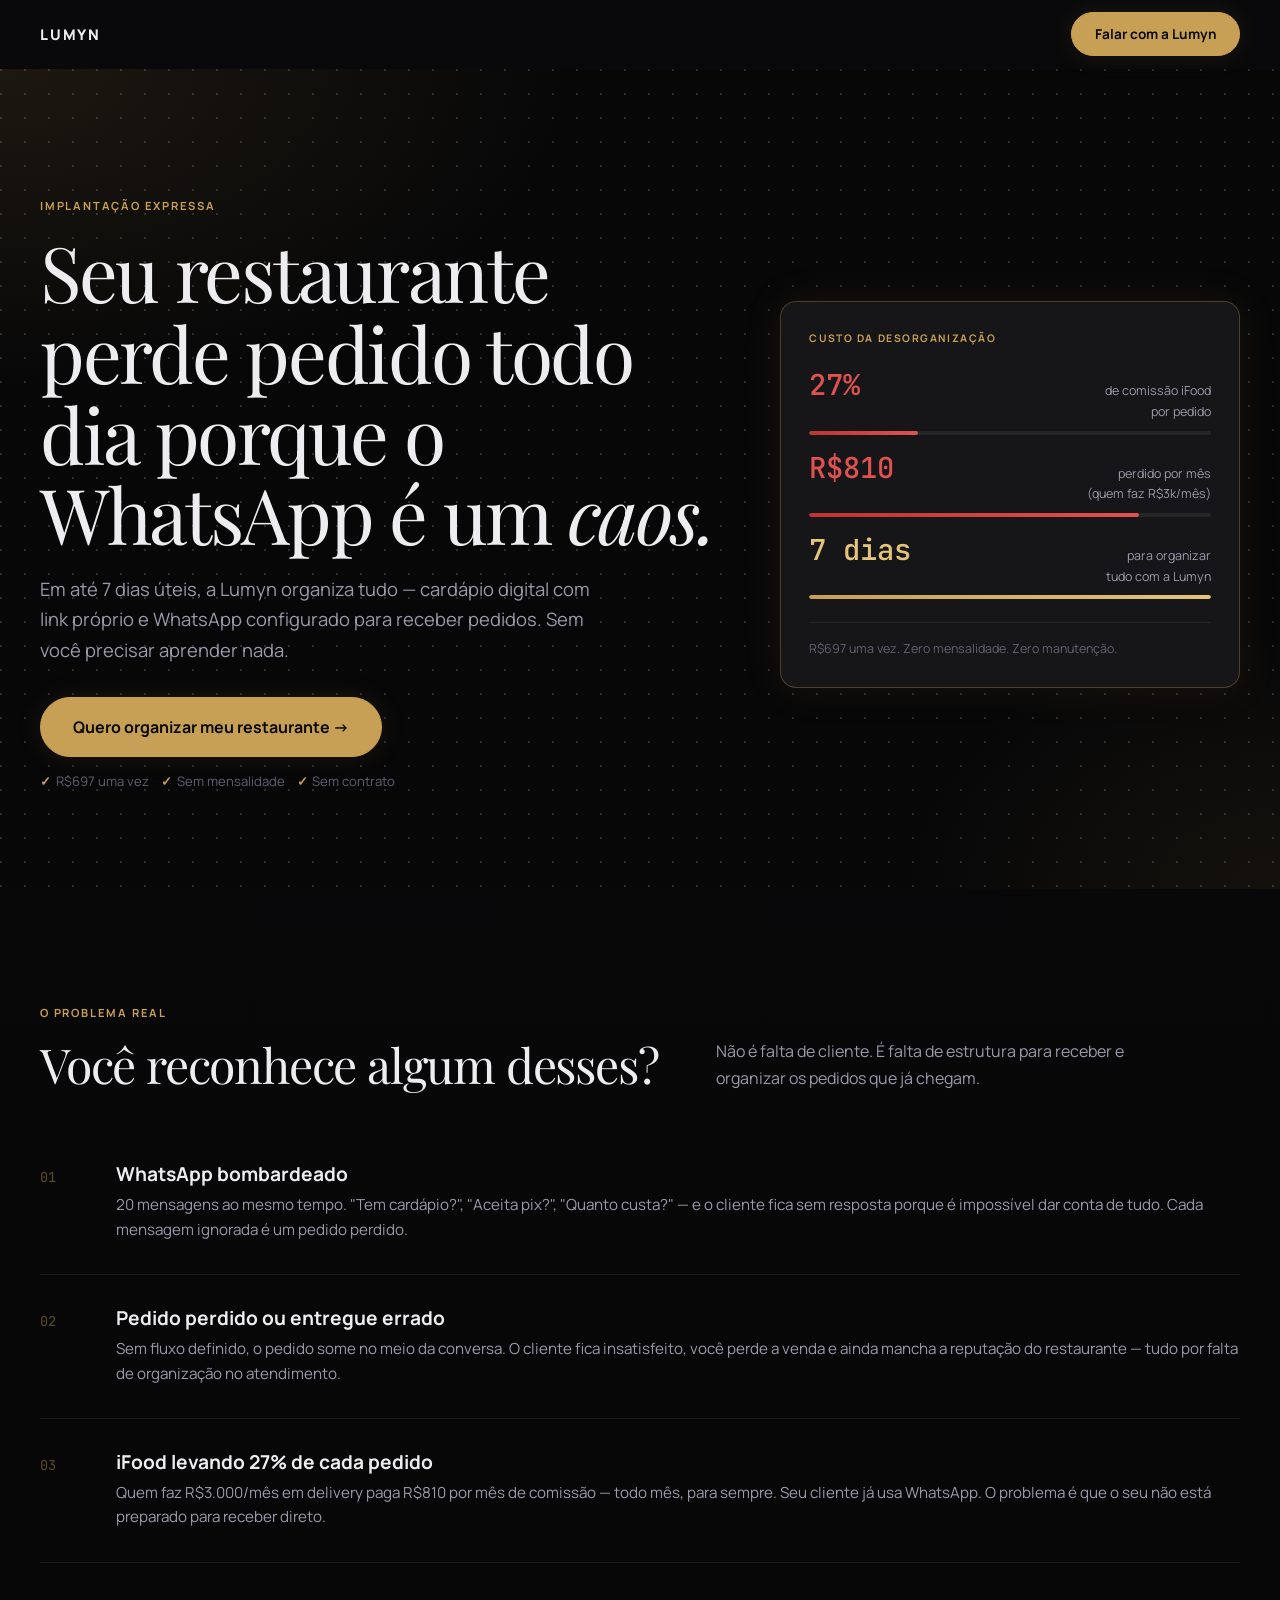
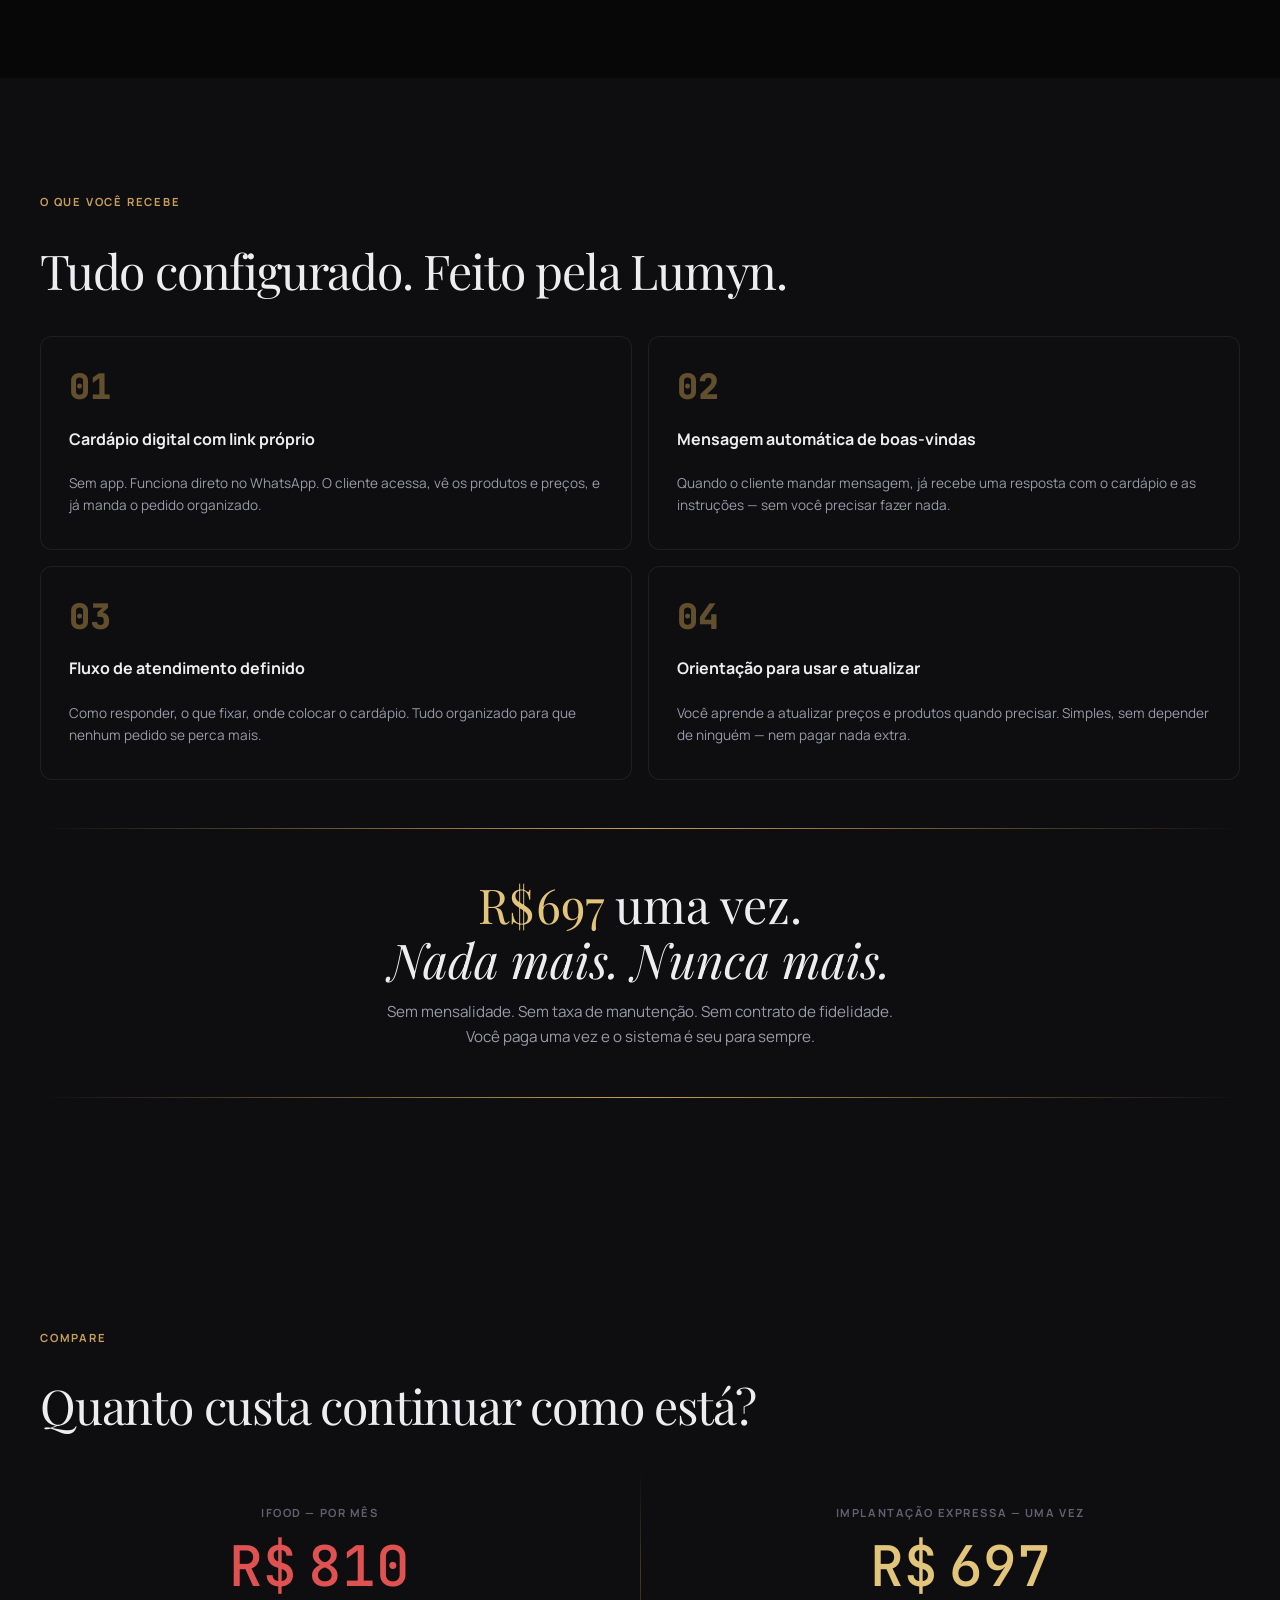
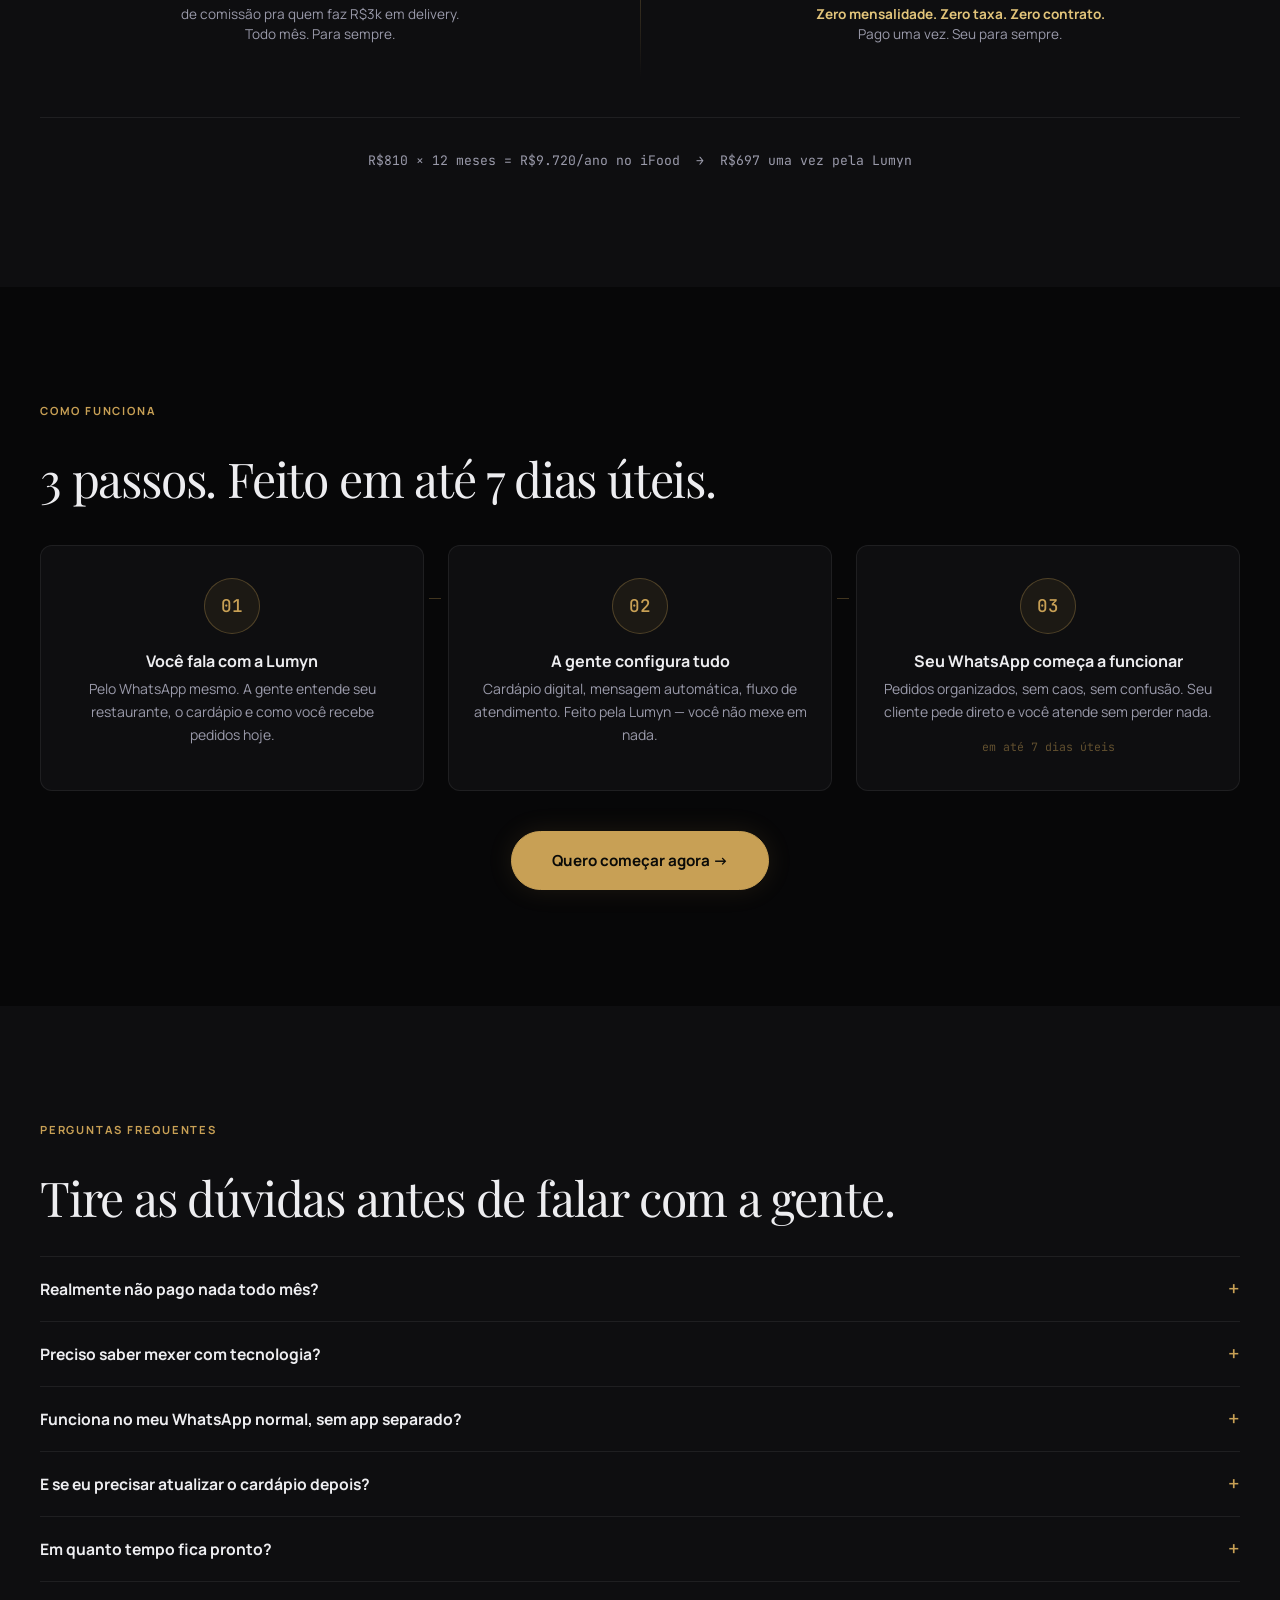
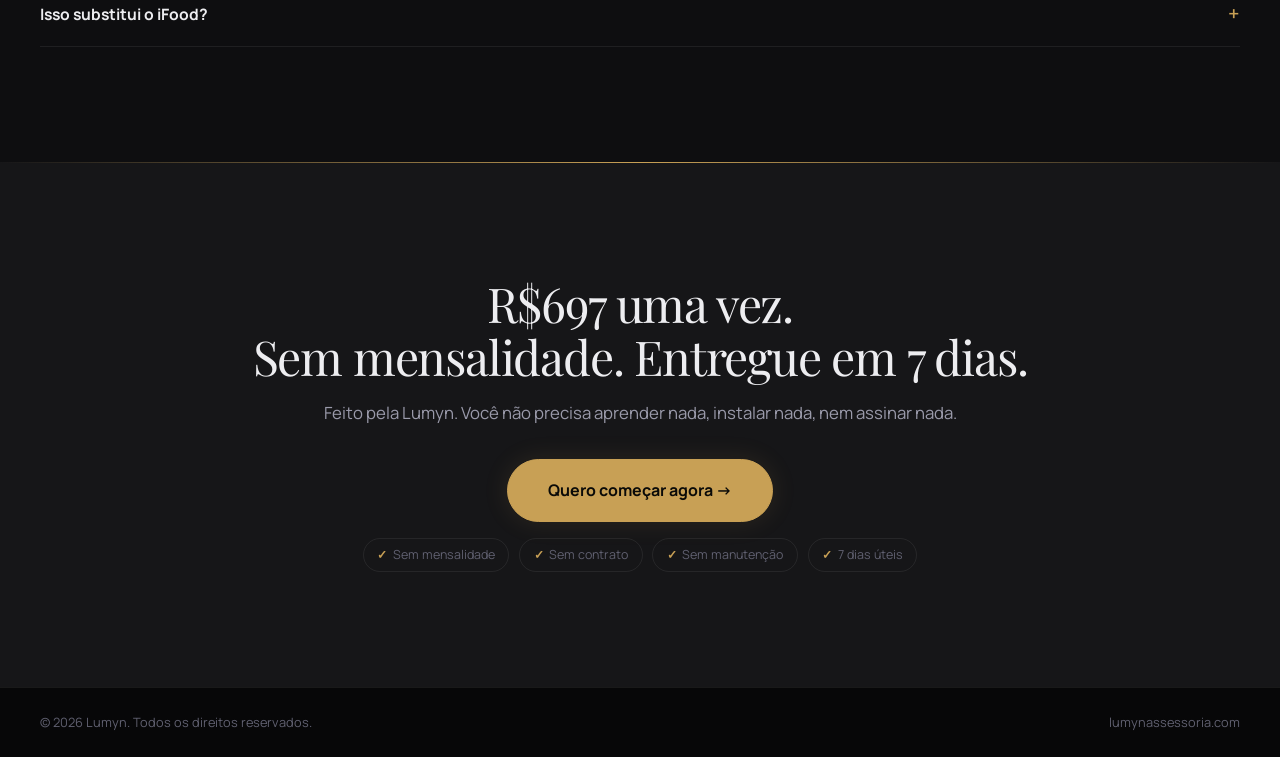
==== commit 5ca73fd9: "redesign landing implantacao — estetica premium + alta conversao - Hero com dashboard panel animado " ====
--- a/implantacao/index.html
+++ b/implantacao/index.html
@@ -20,7 +20,7 @@
   <link rel="stylesheet" href="../styles.css">
 
   <style>
-    /* ── Landing-specific overrides ── */
+    /* ── Header mínimo ── */
 
     .lp-header {
       position: sticky;
@@ -67,47 +67,27 @@
       z-index: -1;
     }
 
-    .lp-hero-inner {
-      max-width: 760px;
+    .lp-hero-grid {
+      display: grid;
+      grid-template-columns: 1.2fr 0.8fr;
+      align-items: center;
+      gap: clamp(2rem, 4vw, 4rem);
     }
 
     .lp-hero h1 {
       margin-top: 0.75rem;
-      font-size: clamp(2.4rem, 6vw, 4.2rem);
+      font-size: clamp(2.6rem, 6.5vw, 4.8rem);
     }
 
     .lp-hero-sub {
       margin-top: 1.25rem;
       font-size: clamp(1rem, 2.2vw, 1.15rem);
       color: var(--text-secondary);
-      max-width: 55ch;
-    }
-
-    .lp-price-badge {
-      display: inline-flex;
-      align-items: baseline;
-      gap: 0.5rem;
+      max-width: 52ch;
+    }
+
+    .lp-hero-cta {
       margin-top: 2rem;
-      padding: 0.75rem 1.25rem;
-      border: 1px solid var(--border-gold);
-      border-radius: var(--radius-card);
-      background: rgba(200, 160, 85, 0.07);
-    }
-
-    .lp-price-badge strong {
-      font-family: "JetBrains Mono", monospace;
-      font-size: 1.6rem;
-      color: var(--gold-bright);
-      font-weight: 500;
-    }
-
-    .lp-price-badge span {
-      font-size: 0.85rem;
-      color: var(--text-secondary);
-    }
-
-    .lp-hero-cta {
-      margin-top: 1.75rem;
       display: flex;
       flex-direction: column;
       align-items: flex-start;
@@ -119,63 +99,161 @@
       font-size: 1rem;
     }
 
-    .lp-zero-fee {
+    .lp-zero-tag {
+      font-size: 0.82rem;
+      color: var(--text-muted);
       display: flex;
       align-items: center;
-      gap: 0.5rem;
-      font-size: 0.82rem;
-      color: var(--text-muted);
-    }
-
-    .lp-zero-fee::before {
+      gap: 0.75rem;
+    }
+
+    .lp-zero-tag span {
+      display: flex;
+      align-items: center;
+      gap: 0.3rem;
+    }
+
+    .lp-zero-tag span::before {
       content: "✓";
       color: var(--gold);
       font-weight: 700;
     }
 
-    /* ── Dores ── */
-
-    .lp-pain-grid {
+    /* Dashboard panel hero */
+
+    .lp-dashboard {
+      border: 1px solid var(--border-gold);
+      border-radius: 16px;
+      background: var(--bg-elevated);
+      padding: 1.75rem;
+      box-shadow: 0 0 40px rgba(200, 160, 85, 0.1);
+    }
+
+    .lp-dashboard-kicker {
+      margin-bottom: 1.5rem;
+      font-size: 0.65rem;
+      letter-spacing: 0.15em;
+      font-weight: 700;
+      color: var(--gold);
+    }
+
+    .lp-dash-metric + .lp-dash-metric {
+      margin-top: 1.2rem;
+    }
+
+    .lp-dash-metric-text {
+      display: flex;
+      justify-content: space-between;
+      align-items: baseline;
+      gap: 0.5rem;
+    }
+
+    .lp-dash-metric-text strong {
+      font-family: "JetBrains Mono", monospace;
+      font-size: 1.8rem;
+      line-height: 1;
+      font-weight: 500;
+    }
+
+    .lp-dash-metric-text strong.red {
+      color: #e05252;
+    }
+
+    .lp-dash-metric-text strong.gold {
+      color: var(--gold-bright);
+    }
+
+    .lp-dash-metric-text span {
+      font-size: 0.78rem;
+      color: var(--text-secondary);
+      text-align: right;
+    }
+
+    .lp-dash-bar {
+      margin-top: 0.5rem;
+      width: 100%;
+      height: 4px;
+      border-radius: 999px;
+      background: rgba(255, 255, 255, 0.07);
+      overflow: hidden;
+    }
+
+    .lp-dash-bar-fill {
+      display: block;
+      width: 0;
+      height: 100%;
+      border-radius: inherit;
+    }
+
+    .lp-dash-bar-fill.red {
+      background: linear-gradient(90deg, #c03333, #e05252);
+    }
+
+    .lp-dash-bar-fill.gold {
+      background: linear-gradient(90deg, var(--gold), var(--gold-bright));
+    }
+
+    .lp-dashboard.bars-visible .lp-dash-bar-fill {
+      animation: grow 0.9s ease forwards;
+      animation-delay: var(--delay, 0s);
+    }
+
+    .lp-dash-footnote {
+      margin-top: 1.4rem;
+      padding-top: 1rem;
+      border-top: 1px solid var(--border-subtle);
+      font-size: 0.78rem;
+      color: var(--text-muted);
+    }
+
+    /* ── Dores (editorial list) ── */
+
+    .lp-pain-list {
       margin-top: 2.5rem;
+    }
+
+    .lp-pain-editorial {
+      border-bottom: 1px solid var(--border-subtle);
+      padding: 2rem 0;
       display: grid;
-      grid-template-columns: repeat(3, minmax(0, 1fr));
-      gap: 1px;
-      background: var(--border-subtle);
-      border: 1px solid var(--border-subtle);
-      border-radius: var(--radius-card);
-      overflow: hidden;
-    }
-
-    .lp-pain-item {
-      background: var(--bg-surface);
-      padding: 2rem 1.75rem;
-      transition: background-color 0.25s ease;
-    }
-
-    .lp-pain-item:hover {
-      background: var(--bg-elevated);
-    }
-
-    .lp-pain-icon {
-      font-size: 1.6rem;
-      line-height: 1;
-      margin-bottom: 1rem;
-    }
-
-    .lp-pain-item h3 {
-      font-size: 1rem;
+      grid-template-columns: 60px 1fr;
+      gap: 1rem;
+      transition: transform 0.25s ease;
+    }
+
+    .lp-pain-number {
+      font-family: "JetBrains Mono", monospace;
+      font-size: 0.85rem;
+      color: var(--gold-muted);
+      transition: color 0.25s ease;
+      padding-top: 3px;
+    }
+
+    .lp-pain-editorial-content {
+      transition: transform 0.25s ease;
+    }
+
+    .lp-pain-editorial:hover .lp-pain-number {
+      color: var(--gold);
+    }
+
+    .lp-pain-editorial:hover .lp-pain-editorial-content {
+      transform: translateX(4px);
+    }
+
+    .lp-pain-editorial-content h3 {
+      font-size: clamp(1rem, 2.5vw, 1.2rem);
       font-weight: 700;
-      color: var(--text-primary);
-    }
-
-    .lp-pain-item p {
-      margin-top: 0.4rem;
-      font-size: 0.875rem;
+    }
+
+    .lp-pain-editorial-content p {
+      margin-top: 0.45rem;
+      font-size: 0.95rem;
       color: var(--text-secondary);
       line-height: 1.6;
     }
 
-    /* ── O que você recebe ── */
+    /* ── Deliverables ── */
 
     .lp-deliverables {
       margin-top: 2.5rem;
@@ -185,74 +263,75 @@
     }
 
     .lp-deliverable-item {
-      display: flex;
-      gap: 1rem;
-      align-items: flex-start;
-      padding: 1.4rem 1.5rem;
+      display: block;
+      padding: 2rem 1.75rem;
       border: 1px solid var(--border-subtle);
       border-radius: var(--radius-card);
       background: var(--bg-surface);
-      transition: border-color 0.25s ease;
+      transition: border-color 0.25s ease, box-shadow 0.25s ease;
     }
 
     .lp-deliverable-item:hover {
       border-color: var(--border-gold);
-    }
-
-    .lp-deliverable-check {
-      flex-shrink: 0;
-      width: 22px;
-      height: 22px;
-      border-radius: 50%;
-      background: rgba(200, 160, 85, 0.15);
-      border: 1px solid var(--border-gold);
-      display: flex;
-      align-items: center;
-      justify-content: center;
-      font-size: 0.7rem;
+      box-shadow: 0 0 24px rgba(200, 160, 85, 0.08);
+    }
+
+    .lp-deliverable-num {
+      display: block;
+      font-family: "JetBrains Mono", monospace;
+      font-size: 2.2rem;
+      font-weight: 800;
+      color: var(--gold-muted);
+      line-height: 1;
+      margin-bottom: 1rem;
+      transition: color 0.25s ease;
+    }
+
+    .lp-deliverable-item:hover .lp-deliverable-num {
       color: var(--gold);
-      font-weight: 700;
-      margin-top: 2px;
-    }
-
-    .lp-deliverable-text h4 {
-      font-size: 0.95rem;
+    }
+
+    .lp-deliverable-item h4 {
+      font-size: 1rem;
       font-weight: 700;
       color: var(--text-primary);
     }
 
-    .lp-deliverable-text p {
-      margin-top: 0.25rem;
-      font-size: 0.82rem;
+    .lp-deliverable-item p {
+      margin-top: 0.3rem;
+      font-size: 0.85rem;
       color: var(--text-secondary);
-    }
-
-    /* ── Destaque zero mensalidade ── */
+      line-height: 1.6;
+    }
+
+    /* ── Zero mensalidade (momento editorial) ── */
 
     .lp-zero-monthly {
-      margin-top: 2rem;
-      padding: 1.75rem 2rem;
-      border: 1px solid var(--gold);
-      border-radius: var(--radius-card);
-      background: rgba(200, 160, 85, 0.06);
+      margin-top: 3rem;
+      padding: 3rem 0;
       text-align: center;
+      border-top: 1px solid;
+      border-bottom: 1px solid;
+      border-image: linear-gradient(90deg, transparent, var(--gold), transparent) 1;
+      background: transparent;
     }
 
     .lp-zero-monthly h3 {
       font-family: "Playfair Display", serif;
       font-weight: 400;
-      font-size: clamp(1.4rem, 3vw, 1.9rem);
+      font-size: clamp(2rem, 4vw, 3rem);
       color: var(--text-primary);
-    }
-
-    .lp-zero-monthly h3 em {
-      font-style: italic;
+      line-height: 1.15;
+    }
+
+    .lp-zero-monthly h3 strong {
       color: var(--gold-bright);
+      font-weight: 400;
     }
 
     .lp-zero-monthly p {
-      margin-top: 0.6rem;
-      font-size: 0.9rem;
+      margin-top: 0.75rem;
+      font-size: 0.95rem;
       color: var(--text-secondary);
     }
 
@@ -272,35 +351,33 @@
 
     .lp-anchor-divider {
       width: 1px;
-      height: 100%;
+      align-self: stretch;
       background: linear-gradient(180deg, transparent, var(--border-gold), transparent);
     }
 
     .lp-anchor-side {
       text-align: center;
-      padding: 1.5rem;
+      padding: 2rem 1.5rem;
     }
 
     .lp-anchor-label {
-      font-size: 0.72rem;
+      font-size: 0.7rem;
       font-weight: 700;
       letter-spacing: 0.14em;
       text-transform: uppercase;
       color: var(--text-muted);
-      margin-bottom: 0.75rem;
+      margin-bottom: 1rem;
     }
 
     .lp-anchor-value {
       font-family: "JetBrains Mono", monospace;
-      font-size: clamp(2rem, 5vw, 3rem);
+      font-size: clamp(2.5rem, 5vw, 3.5rem);
       font-weight: 500;
       line-height: 1;
     }
 
     .lp-anchor-value.bad {
-      color: #d14;
-      text-decoration: line-through;
-      opacity: 0.7;
+      color: #e05252;
     }
 
     .lp-anchor-value.good {
@@ -308,19 +385,33 @@
     }
 
     .lp-anchor-sub {
-      margin-top: 0.5rem;
+      margin-top: 0.6rem;
+      font-size: 0.85rem;
+      color: var(--text-secondary);
+      line-height: 1.5;
+    }
+
+    .lp-anchor-sub strong {
+      color: var(--gold-bright);
+    }
+
+    .lp-anchor-roi {
+      margin-top: 2.5rem;
+      padding-top: 2rem;
+      border-top: 1px solid var(--border-subtle);
+      text-align: center;
+      font-family: "JetBrains Mono", monospace;
       font-size: 0.82rem;
       color: var(--text-secondary);
     }
 
-    /* ── Como funciona ── */
+    /* ── Como funciona (steps com connectors) ── */
 
     .lp-steps {
       margin-top: 2.5rem;
       display: grid;
       grid-template-columns: repeat(3, minmax(0, 1fr));
       gap: 1.5rem;
-      position: relative;
     }
 
     .lp-step {
@@ -330,14 +421,31 @@
       border: 1px solid var(--border-subtle);
       border-radius: var(--radius-card);
       background: var(--bg-surface);
+      transition: border-color 0.25s ease, box-shadow 0.25s ease;
+    }
+
+    .lp-step:hover {
+      border-color: var(--border-gold);
+      box-shadow: 0 0 20px rgba(200, 160, 85, 0.07);
+    }
+
+    .lp-step:not(:last-child)::after {
+      content: "";
+      position: absolute;
+      top: 52px;
+      left: calc(100% + 0.35rem);
+      width: 0.8rem;
+      height: 1px;
+      background: var(--border-gold);
+      pointer-events: none;
     }
 
     .lp-step-number {
       display: inline-flex;
       align-items: center;
       justify-content: center;
-      width: 48px;
-      height: 48px;
+      width: 56px;
+      height: 56px;
       border-radius: 50%;
       border: 1px solid var(--border-gold);
       background: rgba(200, 160, 85, 0.08);
@@ -345,7 +453,7 @@
       font-size: 1.1rem;
       color: var(--gold);
       font-weight: 500;
-      margin-bottom: 1rem;
+      margin-bottom: 1.1rem;
     }
 
     .lp-step h3 {
@@ -359,7 +467,15 @@
       color: var(--text-secondary);
     }
 
-    /* ── FAQ ── */
+    .lp-step-tag {
+      display: inline-block;
+      margin-top: 0.85rem;
+      font-family: "JetBrains Mono", monospace;
+      font-size: 0.72rem;
+      color: var(--gold-muted);
+    }
+
+    /* ── FAQ Accordion ── */
 
     .lp-faq-section {
       background: var(--bg-surface);
@@ -367,34 +483,63 @@
 
     .lp-faq-list {
       margin-top: 2rem;
-      display: grid;
-      gap: 1px;
-      background: var(--border-subtle);
-      border: 1px solid var(--border-subtle);
-      border-radius: var(--radius-card);
-      overflow: hidden;
+      border-top: 1px solid var(--border-subtle);
+      background: transparent;
     }
 
     .lp-faq-item {
-      background: var(--bg-elevated);
-      padding: 1.6rem 1.75rem;
-    }
-
-    .lp-faq-item h3 {
+      background: transparent;
+      border-bottom: 1px solid var(--border-subtle);
+      cursor: pointer;
+    }
+
+    .lp-faq-question {
+      padding: 1.4rem 0;
+      display: flex;
+      justify-content: space-between;
+      align-items: center;
+      gap: 1rem;
+    }
+
+    .lp-faq-question h3 {
       font-size: 0.98rem;
       font-weight: 700;
       color: var(--text-primary);
     }
 
-    .lp-faq-item p {
-      margin-top: 0.5rem;
+    .lp-faq-toggle {
+      flex-shrink: 0;
+      font-family: "JetBrains Mono", monospace;
+      font-size: 1.2rem;
+      color: var(--gold);
+      line-height: 1;
+      transition: transform 0.25s ease;
+      user-select: none;
+    }
+
+    .lp-faq-item.open .lp-faq-toggle {
+      transform: rotate(45deg);
+    }
+
+    .lp-faq-answer {
+      max-height: 0;
+      overflow: hidden;
+      transition: max-height 0.3s ease;
+    }
+
+    .lp-faq-answer-inner {
+      padding: 0 0 1.4rem;
       font-size: 0.88rem;
       color: var(--text-secondary);
       line-height: 1.65;
     }
 
-    .lp-faq-item p strong {
+    .lp-faq-answer-inner strong {
       color: var(--gold-bright);
+    }
+
+    .lp-faq-item.open .lp-faq-answer {
+      max-height: 300px;
     }
 
     /* ── CTA Final ── */
@@ -403,7 +548,6 @@
       text-align: center;
       padding: clamp(5rem, 9vw, 8rem) 0;
       background: var(--bg-elevated);
-      border-top: 1px solid transparent;
       position: relative;
     }
 
@@ -417,19 +561,10 @@
       background: linear-gradient(90deg, transparent, var(--gold), transparent);
     }
 
-    .lp-cta-final h2 {
-      max-width: 18ch;
-      margin-inline: auto;
-    }
-
-    .lp-cta-final .lp-cta-sub {
+    .lp-cta-sub {
       margin-top: 1rem;
       font-size: 1.05rem;
       color: var(--text-secondary);
-    }
-
-    .lp-cta-final .lp-cta-sub strong {
-      color: var(--gold-bright);
     }
 
     .lp-cta-actions {
@@ -437,7 +572,7 @@
       display: flex;
       flex-direction: column;
       align-items: center;
-      gap: 0.85rem;
+      gap: 1rem;
     }
 
     .lp-cta-actions .btn {
@@ -449,16 +584,19 @@
       display: flex;
       align-items: center;
       justify-content: center;
-      gap: 1.5rem;
+      gap: 0.6rem;
       flex-wrap: wrap;
     }
 
     .lp-guarantee-item {
+      padding: 0.35rem 0.85rem;
+      border: 1px solid var(--border-subtle);
+      border-radius: 999px;
+      font-size: 0.78rem;
+      color: var(--text-muted);
       display: flex;
       align-items: center;
       gap: 0.35rem;
-      font-size: 0.8rem;
-      color: var(--text-muted);
     }
 
     .lp-guarantee-item::before {
@@ -482,16 +620,11 @@
       gap: 1rem;
     }
 
-    .lp-footer p {
-      font-size: 0.8rem;
-      color: var(--text-muted);
-    }
-
+    .lp-footer p,
     .lp-footer a {
       font-size: 0.8rem;
       color: var(--text-muted);
       text-decoration: none;
-      transition: color 0.2s ease;
     }
 
     .lp-footer a:hover {
@@ -500,9 +633,20 @@
 
     /* ── Responsivo ── */
 
+    @media (max-width: 980px) {
+      .lp-hero-grid {
+        grid-template-columns: 1fr;
+        gap: 3rem;
+      }
+
+      .lp-dashboard {
+        max-width: 480px;
+      }
+    }
+
     @media (max-width: 860px) {
-      .lp-pain-grid {
-        grid-template-columns: 1fr;
+      .lp-pain-editorial {
+        grid-template-columns: 48px 1fr;
       }
 
       .lp-deliverables {
@@ -511,20 +655,31 @@
 
       .lp-anchor-grid {
         grid-template-columns: 1fr;
-        gap: 1rem;
+        gap: 0;
       }
 
       .lp-anchor-divider {
         display: none;
       }
 
+      .lp-anchor-side {
+        padding: 1.5rem 0;
+      }
+
+      .lp-anchor-side:first-child {
+        border-bottom: 1px solid var(--border-subtle);
+      }
+
       .lp-steps {
         grid-template-columns: 1fr;
       }
 
+      .lp-step:not(:last-child)::after {
+        display: none;
+      }
+
       .lp-cta-guarantee {
-        flex-direction: column;
-        gap: 0.5rem;
+        gap: 0.4rem;
       }
 
       .lp-footer-inner {
@@ -534,17 +689,10 @@
     }
 
     @media (max-width: 620px) {
-      .lp-hero-cta .btn {
+      .lp-hero-cta .btn,
+      .lp-cta-actions .btn {
         width: 100%;
         justify-content: center;
-      }
-
-      .lp-zero-monthly {
-        padding: 1.5rem 1.25rem;
-      }
-
-      .lp-cta-actions .btn {
-        width: 100%;
       }
     }
   </style>
@@ -570,28 +718,67 @@
     <!-- Hero -->
     <section class="lp-hero">
       <div class="container">
-        <div class="lp-hero-inner">
-          <p class="eyebrow">IMPLANTAÇÃO EXPRESSA</p>
-          <h1>Seu restaurante perde pedido todo dia porque o WhatsApp é um <span>caos.</span></h1>
-          <p class="lp-hero-sub">
-            Em até 7 dias úteis, a Lumyn organiza tudo — cardápio digital com link próprio e WhatsApp configurado certinho para receber pedidos. Sem você precisar aprender nada.
-          </p>
-
-          <div class="lp-price-badge">
-            <strong>R$&thinsp;697</strong>
-            <span>— pagamento único. Sem mensalidade. Sem manutenção.</span>
+        <div class="lp-hero-grid">
+
+          <div class="lp-hero-copy">
+            <p class="eyebrow">IMPLANTAÇÃO EXPRESSA</p>
+            <h1>Seu restaurante perde pedido todo dia porque o WhatsApp é um <span>caos.</span></h1>
+            <p class="lp-hero-sub">
+              Em até 7 dias úteis, a Lumyn organiza tudo — cardápio digital com link próprio e WhatsApp configurado para receber pedidos. Sem você precisar aprender nada.
+            </p>
+
+            <div class="lp-hero-cta">
+              <a
+                class="btn btn-primary"
+                data-whatsapp="Olá, Lumyn! Vi o anúncio da Implantação Expressa e quero organizar o WhatsApp e o cardápio do meu restaurante."
+                data-track="click_whatsapp"
+                data-track-location="hero_lp">
+                Quero organizar meu restaurante →
+              </a>
+              <div class="lp-zero-tag">
+                <span>R$697 uma vez</span>
+                <span>Sem mensalidade</span>
+                <span>Sem contrato</span>
+              </div>
+            </div>
           </div>
 
-          <div class="lp-hero-cta">
-            <a
-              class="btn btn-primary"
-              data-whatsapp="Olá, Lumyn! Vi o anúncio da Implantação Expressa e quero organizar o WhatsApp e o cardápio do meu restaurante."
-              data-track="click_whatsapp"
-              data-track-location="hero_lp">
-              Quero organizar meu restaurante →
-            </a>
-            <p class="lp-zero-fee">Sem taxa mensal &nbsp;·&nbsp; Sem contrato &nbsp;·&nbsp; Sem mensalidade jamais</p>
-          </div>
+          <aside class="lp-dashboard" aria-label="Dados da operação" id="lp-dashboard">
+            <p class="lp-dashboard-kicker">CUSTO DA DESORGANIZAÇÃO</p>
+
+            <div class="lp-dash-metric">
+              <div class="lp-dash-metric-text">
+                <strong class="red">27%</strong>
+                <span>de comissão iFood<br>por pedido</span>
+              </div>
+              <div class="lp-dash-bar">
+                <span class="lp-dash-bar-fill red" style="--target: 27%; --delay: 0.06s;"></span>
+              </div>
+            </div>
+
+            <div class="lp-dash-metric">
+              <div class="lp-dash-metric-text">
+                <strong class="red">R$810</strong>
+                <span>perdido por mês<br>(quem faz R$3k/mês)</span>
+              </div>
+              <div class="lp-dash-bar">
+                <span class="lp-dash-bar-fill red" style="--target: 82%; --delay: 0.2s;"></span>
+              </div>
+            </div>
+
+            <div class="lp-dash-metric">
+              <div class="lp-dash-metric-text">
+                <strong class="gold">7 dias</strong>
+                <span>para organizar<br>tudo com a Lumyn</span>
+              </div>
+              <div class="lp-dash-bar">
+                <span class="lp-dash-bar-fill gold" style="--target: 100%; --delay: 0.34s;"></span>
+              </div>
+            </div>
+
+            <p class="lp-dash-footnote">R$697 uma vez. Zero mensalidade. Zero manutenção.</p>
+          </aside>
+
         </div>
       </div>
     </section>
@@ -599,29 +786,40 @@
     <!-- Dores -->
     <section class="section" id="problema">
       <div class="container">
-        <div class="section-head">
-          <p class="eyebrow">O PROBLEMA REAL</p>
-          <h2>Você reconhece algum desses?</h2>
-        </div>
-
-        <div class="lp-pain-grid">
-          <article class="lp-pain-item card">
-            <div class="lp-pain-icon">📱</div>
-            <h3>WhatsApp bombardeado</h3>
-            <p>20 mensagens ao mesmo tempo. "Tem cardápio?", "Aceita pix?", "Quanto custa?" — e o cliente fica sem resposta porque é impossível dar conta de tudo.</p>
-          </article>
-
-          <article class="lp-pain-item card">
-            <div class="lp-pain-icon">📦</div>
-            <h3>Pedido perdido ou errado</h3>
-            <p>Sem fluxo definido, o pedido some no meio da conversa. O cliente fica insatisfeito. Você perde a venda e ainda mancha a reputação do restaurante.</p>
-          </article>
-
-          <article class="lp-pain-item card">
-            <div class="lp-pain-icon">💸</div>
-            <h3>iFood levando 27% de cada pedido</h3>
-            <p>Quem faz R$3.000/mês em delivery paga R$810 por mês de comissão. Seu cliente já usa WhatsApp — o problema é que o seu não está preparado para receber direto.</p>
-          </article>
+        <div class="section-head split-head">
+          <div>
+            <p class="eyebrow">O PROBLEMA REAL</p>
+            <h2>Você reconhece algum desses?</h2>
+          </div>
+          <p class="section-lead">
+            Não é falta de cliente. É falta de estrutura para receber e organizar os pedidos que já chegam.
+          </p>
+        </div>
+
+        <div class="lp-pain-list">
+          <div class="lp-pain-editorial">
+            <span class="lp-pain-number">01</span>
+            <div class="lp-pain-editorial-content">
+              <h3>WhatsApp bombardeado</h3>
+              <p>20 mensagens ao mesmo tempo. "Tem cardápio?", "Aceita pix?", "Quanto custa?" — e o cliente fica sem resposta porque é impossível dar conta de tudo. Cada mensagem ignorada é um pedido perdido.</p>
+            </div>
+          </div>
+
+          <div class="lp-pain-editorial">
+            <span class="lp-pain-number">02</span>
+            <div class="lp-pain-editorial-content">
+              <h3>Pedido perdido ou entregue errado</h3>
+              <p>Sem fluxo definido, o pedido some no meio da conversa. O cliente fica insatisfeito, você perde a venda e ainda mancha a reputação do restaurante — tudo por falta de organização no atendimento.</p>
+            </div>
+          </div>
+
+          <div class="lp-pain-editorial">
+            <span class="lp-pain-number">03</span>
+            <div class="lp-pain-editorial-content">
+              <h3>iFood levando 27% de cada pedido</h3>
+              <p>Quem faz R$3.000/mês em delivery paga R$810 por mês de comissão — todo mês, para sempre. Seu cliente já usa WhatsApp. O problema é que o seu não está preparado para receber direto.</p>
+            </div>
+          </div>
         </div>
       </div>
     </section>
@@ -636,41 +834,33 @@
 
         <div class="lp-deliverables">
           <article class="lp-deliverable-item card">
-            <div class="lp-deliverable-check">✓</div>
-            <div class="lp-deliverable-text">
-              <h4>Cardápio digital com link próprio</h4>
-              <p>Sem app. Funciona direto no WhatsApp. O cliente acessa, vê os produtos e preços, e já manda o pedido.</p>
-            </div>
+            <span class="lp-deliverable-num">01</span>
+            <h4>Cardápio digital com link próprio</h4>
+            <p>Sem app. Funciona direto no WhatsApp. O cliente acessa, vê os produtos e preços, e já manda o pedido organizado.</p>
           </article>
 
           <article class="lp-deliverable-item card">
-            <div class="lp-deliverable-check">✓</div>
-            <div class="lp-deliverable-text">
-              <h4>Mensagem automática de boas-vindas</h4>
-              <p>Quando o cliente mandar mensagem, já recebe uma resposta com o cardápio e as instruções de pedido — sem você precisar fazer nada.</p>
-            </div>
+            <span class="lp-deliverable-num">02</span>
+            <h4>Mensagem automática de boas-vindas</h4>
+            <p>Quando o cliente mandar mensagem, já recebe uma resposta com o cardápio e as instruções — sem você precisar fazer nada.</p>
           </article>
 
           <article class="lp-deliverable-item card">
-            <div class="lp-deliverable-check">✓</div>
-            <div class="lp-deliverable-text">
-              <h4>Fluxo de atendimento definido</h4>
-              <p>Como responder, o que fixar, onde colocar o cardápio. Tudo organizado para que nenhum pedido se perca mais.</p>
-            </div>
+            <span class="lp-deliverable-num">03</span>
+            <h4>Fluxo de atendimento definido</h4>
+            <p>Como responder, o que fixar, onde colocar o cardápio. Tudo organizado para que nenhum pedido se perca mais.</p>
           </article>
 
           <article class="lp-deliverable-item card">
-            <div class="lp-deliverable-check">✓</div>
-            <div class="lp-deliverable-text">
-              <h4>Orientação completa para usar e atualizar</h4>
-              <p>Você aprende a atualizar preços e produtos quando precisar. Simples, sem depender de ninguém.</p>
-            </div>
+            <span class="lp-deliverable-num">04</span>
+            <h4>Orientação para usar e atualizar</h4>
+            <p>Você aprende a atualizar preços e produtos quando precisar. Simples, sem depender de ninguém — nem pagar nada extra.</p>
           </article>
         </div>
 
         <div class="lp-zero-monthly">
-          <h3>R$&thinsp;697 <em>uma vez.</em><br>Nada mais. Nunca mais.</h3>
-          <p>Sem mensalidade. Sem taxa de manutenção. Sem contrato de fidelidade. Você paga uma vez e o sistema é seu para sempre.</p>
+          <h3><strong>R$&thinsp;697</strong> uma vez.<br><em>Nada mais. Nunca mais.</em></h3>
+          <p>Sem mensalidade. Sem taxa de manutenção. Sem contrato de fidelidade.<br>Você paga uma vez e o sistema é seu para sempre.</p>
         </div>
       </div>
     </section>
@@ -678,8 +868,8 @@
     <!-- Âncora de preço -->
     <section class="section lp-anchor-section" id="preco">
       <div class="container">
-        <div class="section-head" style="text-align: center; display: block;">
-          <p class="eyebrow" style="text-align: center;">COMPARE</p>
+        <div class="section-head">
+          <p class="eyebrow">COMPARE</p>
           <h2>Quanto custa continuar como está?</h2>
         </div>
 
@@ -695,9 +885,13 @@
           <div class="lp-anchor-side card">
             <p class="lp-anchor-label">Implantação Expressa — uma vez</p>
             <p class="lp-anchor-value good">R$&thinsp;697</p>
-            <p class="lp-anchor-sub">Cardápio + WhatsApp organizado.<br><strong style="color: var(--gold-bright);">Zero mensalidade. Zero taxa. Zero contrato.</strong></p>
+            <p class="lp-anchor-sub"><strong>Zero mensalidade. Zero taxa. Zero contrato.</strong><br>Pago uma vez. Seu para sempre.</p>
           </div>
         </div>
+
+        <p class="lp-anchor-roi">
+          R$810 × 12 meses = R$9.720/ano no iFood &nbsp;→&nbsp; R$697 uma vez pela Lumyn
+        </p>
       </div>
     </section>
 
@@ -713,19 +907,20 @@
           <article class="lp-step card">
             <div class="lp-step-number">01</div>
             <h3>Você fala com a Lumyn</h3>
-            <p>Pelo WhatsApp mesmo. A gente entende o seu restaurante, o cardápio e como você recebe pedidos hoje.</p>
+            <p>Pelo WhatsApp mesmo. A gente entende seu restaurante, o cardápio e como você recebe pedidos hoje.</p>
           </article>
 
           <article class="lp-step card">
             <div class="lp-step-number">02</div>
             <h3>A gente configura tudo</h3>
-            <p>Cardápio digital, mensagem automática, fluxo de atendimento. Feito pela Lumyn — você não precisa mexer em nada.</p>
+            <p>Cardápio digital, mensagem automática, fluxo de atendimento. Feito pela Lumyn — você não mexe em nada.</p>
           </article>
 
           <article class="lp-step card">
             <div class="lp-step-number">03</div>
             <h3>Seu WhatsApp começa a funcionar</h3>
-            <p>Em até 7 dias úteis, seu restaurante está com tudo organizado para receber pedidos sem caos e sem confusão.</p>
+            <p>Pedidos organizados, sem caos, sem confusão. Seu cliente pede direto e você atende sem perder nada.</p>
+            <span class="lp-step-tag">em até 7 dias úteis</span>
           </article>
         </div>
 
@@ -741,44 +936,88 @@
       </div>
     </section>
 
-    <!-- FAQ -->
+    <!-- FAQ Accordion -->
     <section class="section lp-faq-section" id="faq">
       <div class="container">
         <div class="section-head">
           <p class="eyebrow">PERGUNTAS FREQUENTES</p>
-          <h2>Tira as dúvidas antes de falar com a gente.</h2>
+          <h2>Tire as dúvidas antes de falar com a gente.</h2>
         </div>
 
         <div class="lp-faq-list">
+
           <article class="lp-faq-item">
-            <h3>Preciso saber mexer com tecnologia?</h3>
-            <p>Não. A Lumyn configura tudo. Você só precisa ter um WhatsApp Business (se ainda não tiver, a gente orienta a criar). Não precisa aprender nada técnico.</p>
+            <div class="lp-faq-question">
+              <h3>Realmente não pago nada todo mês?</h3>
+              <span class="lp-faq-toggle">+</span>
+            </div>
+            <div class="lp-faq-answer">
+              <div class="lp-faq-answer-inner">
+                <p><strong>Zero.</strong> Sem mensalidade, sem taxa de manutenção, sem renovação anual, sem contrato de fidelidade. Você paga R$697 uma única vez e o sistema é seu. Ponto final.</p>
+              </div>
+            </div>
           </article>
 
           <article class="lp-faq-item">
-            <h3>Funciona no meu WhatsApp normal, sem app separado?</h3>
-            <p>Sim. O cardápio digital tem um link próprio que funciona no WhatsApp normalmente. O cliente acessa pelo link, vê o cardápio e manda o pedido — tudo dentro do WhatsApp mesmo.</p>
+            <div class="lp-faq-question">
+              <h3>Preciso saber mexer com tecnologia?</h3>
+              <span class="lp-faq-toggle">+</span>
+            </div>
+            <div class="lp-faq-answer">
+              <div class="lp-faq-answer-inner">
+                <p>Não. A Lumyn configura tudo. Você só precisa ter um WhatsApp Business — se ainda não tiver, a gente orienta a criar. Não precisa aprender nada técnico.</p>
+              </div>
+            </div>
           </article>
 
           <article class="lp-faq-item">
-            <h3>Realmente não pago nada todo mês?</h3>
-            <p><strong>Zero.</strong> Sem mensalidade, sem taxa de manutenção, sem renovação anual, sem contrato de fidelidade. Você paga R$697 uma única vez e o sistema é seu. Ponto final.</p>
+            <div class="lp-faq-question">
+              <h3>Funciona no meu WhatsApp normal, sem app separado?</h3>
+              <span class="lp-faq-toggle">+</span>
+            </div>
+            <div class="lp-faq-answer">
+              <div class="lp-faq-answer-inner">
+                <p>Sim. O cardápio digital tem um link próprio que funciona no WhatsApp normalmente. O cliente acessa pelo link, vê o cardápio e manda o pedido — tudo dentro do WhatsApp mesmo.</p>
+              </div>
+            </div>
           </article>
 
           <article class="lp-faq-item">
-            <h3>E se eu precisar atualizar o cardápio depois?</h3>
-            <p>A gente te orienta como fazer isso sozinho. É simples — você não vai precisar chamar ninguém nem pagar nada extra para trocar preços ou adicionar itens.</p>
+            <div class="lp-faq-question">
+              <h3>E se eu precisar atualizar o cardápio depois?</h3>
+              <span class="lp-faq-toggle">+</span>
+            </div>
+            <div class="lp-faq-answer">
+              <div class="lp-faq-answer-inner">
+                <p>A gente te orienta como fazer sozinho. É simples — você não vai precisar chamar ninguém nem pagar nada extra para trocar preços ou adicionar itens.</p>
+              </div>
+            </div>
           </article>
 
           <article class="lp-faq-item">
-            <h3>Em quanto tempo fica pronto?</h3>
-            <p>Em até 7 dias úteis após a confirmação do pagamento. A Lumyn cuida de tudo nesse período e te entrega tudo funcionando.</p>
+            <div class="lp-faq-question">
+              <h3>Em quanto tempo fica pronto?</h3>
+              <span class="lp-faq-toggle">+</span>
+            </div>
+            <div class="lp-faq-answer">
+              <div class="lp-faq-answer-inner">
+                <p>Em até 7 dias úteis após a confirmação do pagamento. A Lumyn cuida de tudo nesse período e te entrega tudo funcionando.</p>
+              </div>
+            </div>
           </article>
 
           <article class="lp-faq-item">
-            <h3>Isso substitui o iFood?</h3>
-            <p>Não substitui obrigatoriamente — mas dá a opção de receber pedidos diretos pelo WhatsApp sem pagar comissão. Muitos clientes acabam preferindo o direto porque a margem é muito melhor.</p>
-          </article>
+            <div class="lp-faq-question">
+              <h3>Isso substitui o iFood?</h3>
+              <span class="lp-faq-toggle">+</span>
+            </div>
+            <div class="lp-faq-answer">
+              <div class="lp-faq-answer-inner">
+                <p>Não substitui obrigatoriamente — mas dá a opção de receber pedidos diretos pelo WhatsApp sem pagar comissão. Muitos clientes acabam preferindo o direto porque a margem é muito melhor.</p>
+              </div>
+            </div>
+          </article>
+
         </div>
       </div>
     </section>
@@ -786,9 +1025,9 @@
     <!-- CTA Final -->
     <section class="lp-cta-final" id="contato">
       <div class="container">
-        <h2>Pronto para organizar de uma vez?</h2>
+        <h2>R$&thinsp;697 uma vez.<br>Sem mensalidade. Entregue em 7 dias.</h2>
         <p class="lp-cta-sub">
-          <strong>R$&thinsp;697 uma vez.</strong> Feito pela Lumyn. Entregue em até 7 dias úteis.
+          Feito pela Lumyn. Você não precisa aprender nada, instalar nada, nem assinar nada.
         </p>
 
         <div class="lp-cta-actions">
@@ -804,7 +1043,7 @@
             <span class="lp-guarantee-item">Sem mensalidade</span>
             <span class="lp-guarantee-item">Sem contrato</span>
             <span class="lp-guarantee-item">Sem manutenção</span>
-            <span class="lp-guarantee-item">Entregue em até 7 dias</span>
+            <span class="lp-guarantee-item">7 dias úteis</span>
           </div>
         </div>
       </div>
@@ -833,19 +1072,50 @@
     const yearEl = document.getElementById("year");
     if (yearEl) yearEl.textContent = String(new Date().getFullYear());
 
+    // Dashboard bars animation
+    const dashboard = document.getElementById("lp-dashboard");
+    if (dashboard) {
+      new IntersectionObserver((entries, obs) => {
+        entries.forEach(entry => {
+          if (!entry.isIntersecting) return;
+          dashboard.classList.add("bars-visible");
+          obs.unobserve(entry.target);
+        });
+      }, { threshold: 0.4 }).observe(dashboard);
+    }
+
+    // FAQ accordion
+    document.querySelectorAll(".lp-faq-item").forEach(item => {
+      item.querySelector(".lp-faq-question").addEventListener("click", () => {
+        const isOpen = item.classList.contains("open");
+        document.querySelectorAll(".lp-faq-item.open").forEach(o => o.classList.remove("open"));
+        if (!isOpen) item.classList.add("open");
+      });
+    });
+
     // Reveal on scroll
-    const revealEls = document.querySelectorAll(".card, .section-head, .lp-hero-inner, .lp-zero-monthly, .lp-anchor-grid, .lp-faq-item, .lp-cta-final h2, .lp-cta-final .lp-cta-sub, .lp-cta-actions");
+    const revealEls = document.querySelectorAll(
+      ".card, .section-head, .lp-hero-copy, .lp-dashboard, .lp-pain-editorial, .lp-zero-monthly, .lp-anchor-grid, .lp-anchor-roi, .lp-cta-final h2, .lp-cta-sub, .lp-cta-actions"
+    );
     revealEls.forEach(el => el.classList.add("reveal"));
 
-    const observer = new IntersectionObserver((entries, obs) => {
+    new IntersectionObserver((entries, obs) => {
       entries.forEach(entry => {
         if (!entry.isIntersecting) return;
         entry.target.classList.add("is-visible");
         obs.unobserve(entry.target);
       });
-    }, { threshold: 0.12, rootMargin: "0px 0px -6% 0px" });
-
-    revealEls.forEach(el => observer.observe(el));
+    }, { threshold: 0.1, rootMargin: "0px 0px -6% 0px" }).observe
+      ? revealEls.forEach(el => {
+          new IntersectionObserver((entries, obs) => {
+            entries.forEach(entry => {
+              if (!entry.isIntersecting) return;
+              entry.target.classList.add("is-visible");
+              obs.unobserve(entry.target);
+            });
+          }, { threshold: 0.1, rootMargin: "0px 0px -6% 0px" }).observe(el);
+        })
+      : null;
   </script>
 
 </body>
